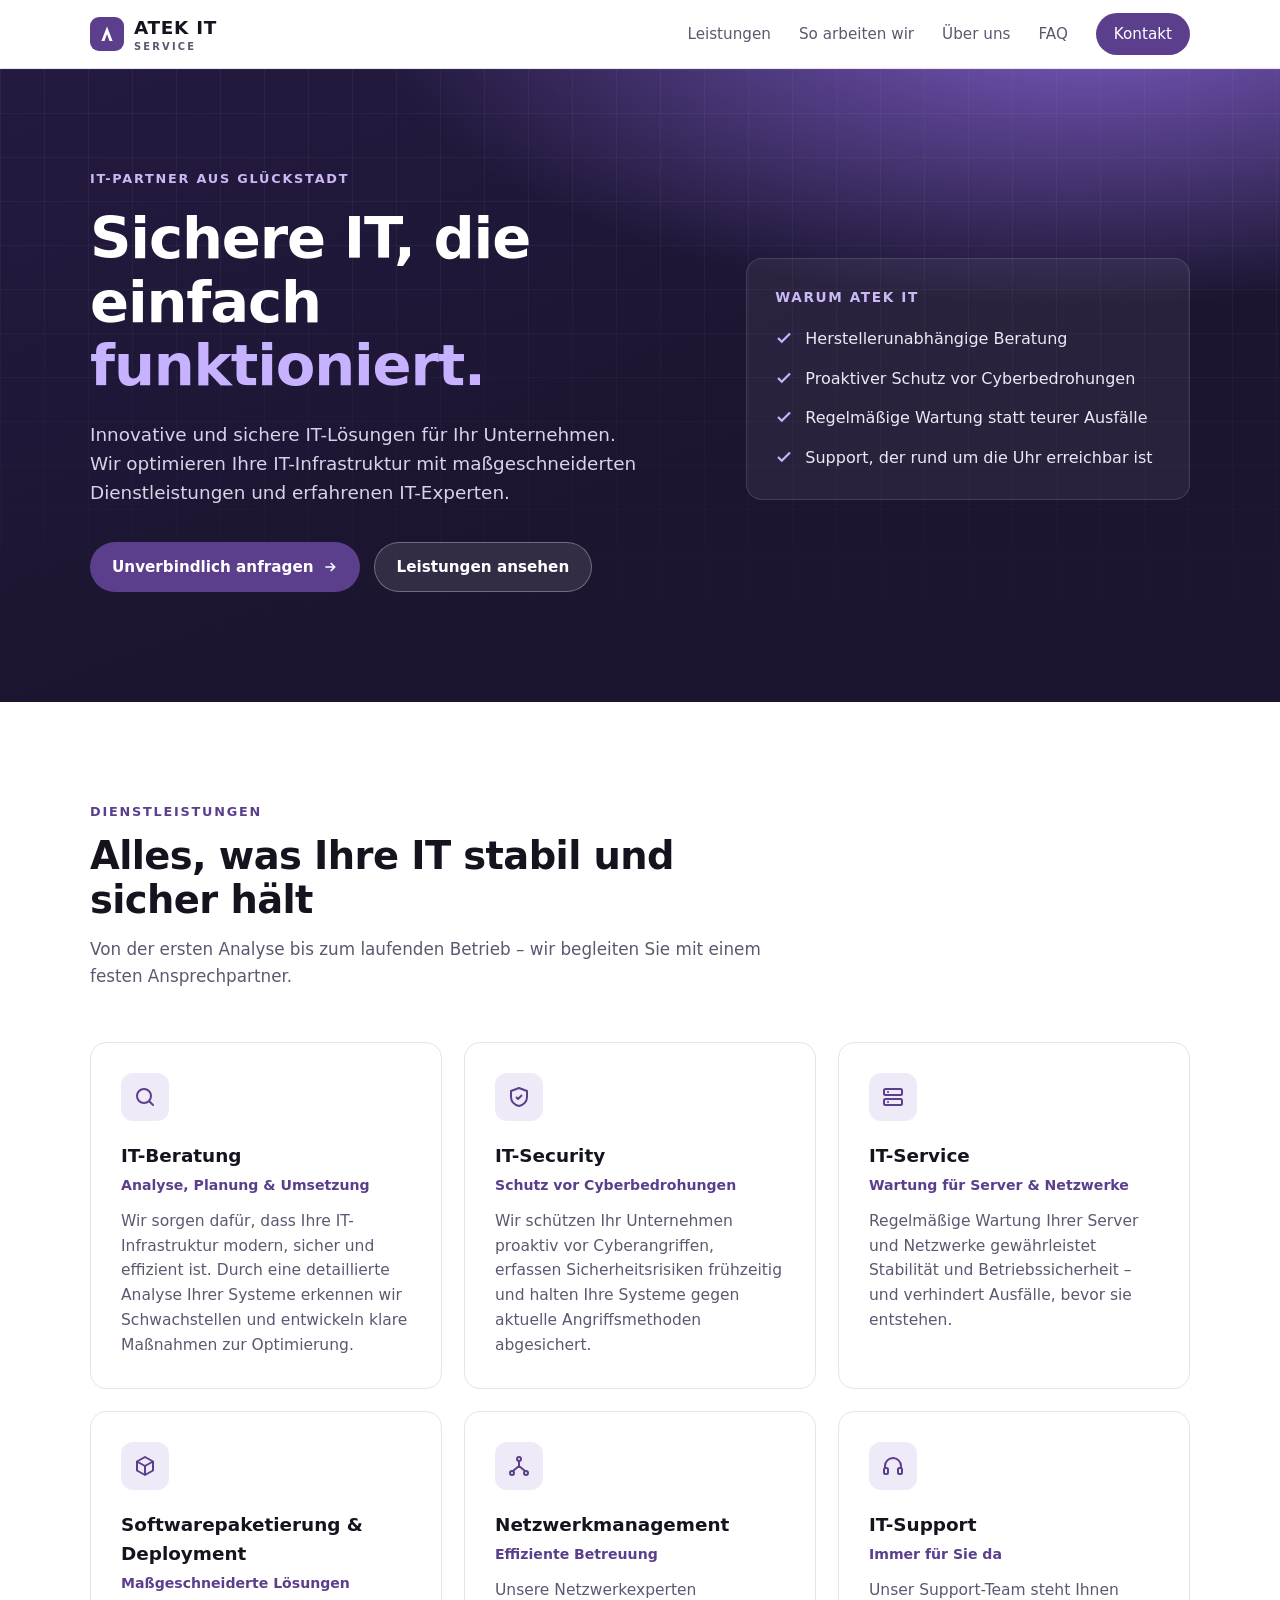
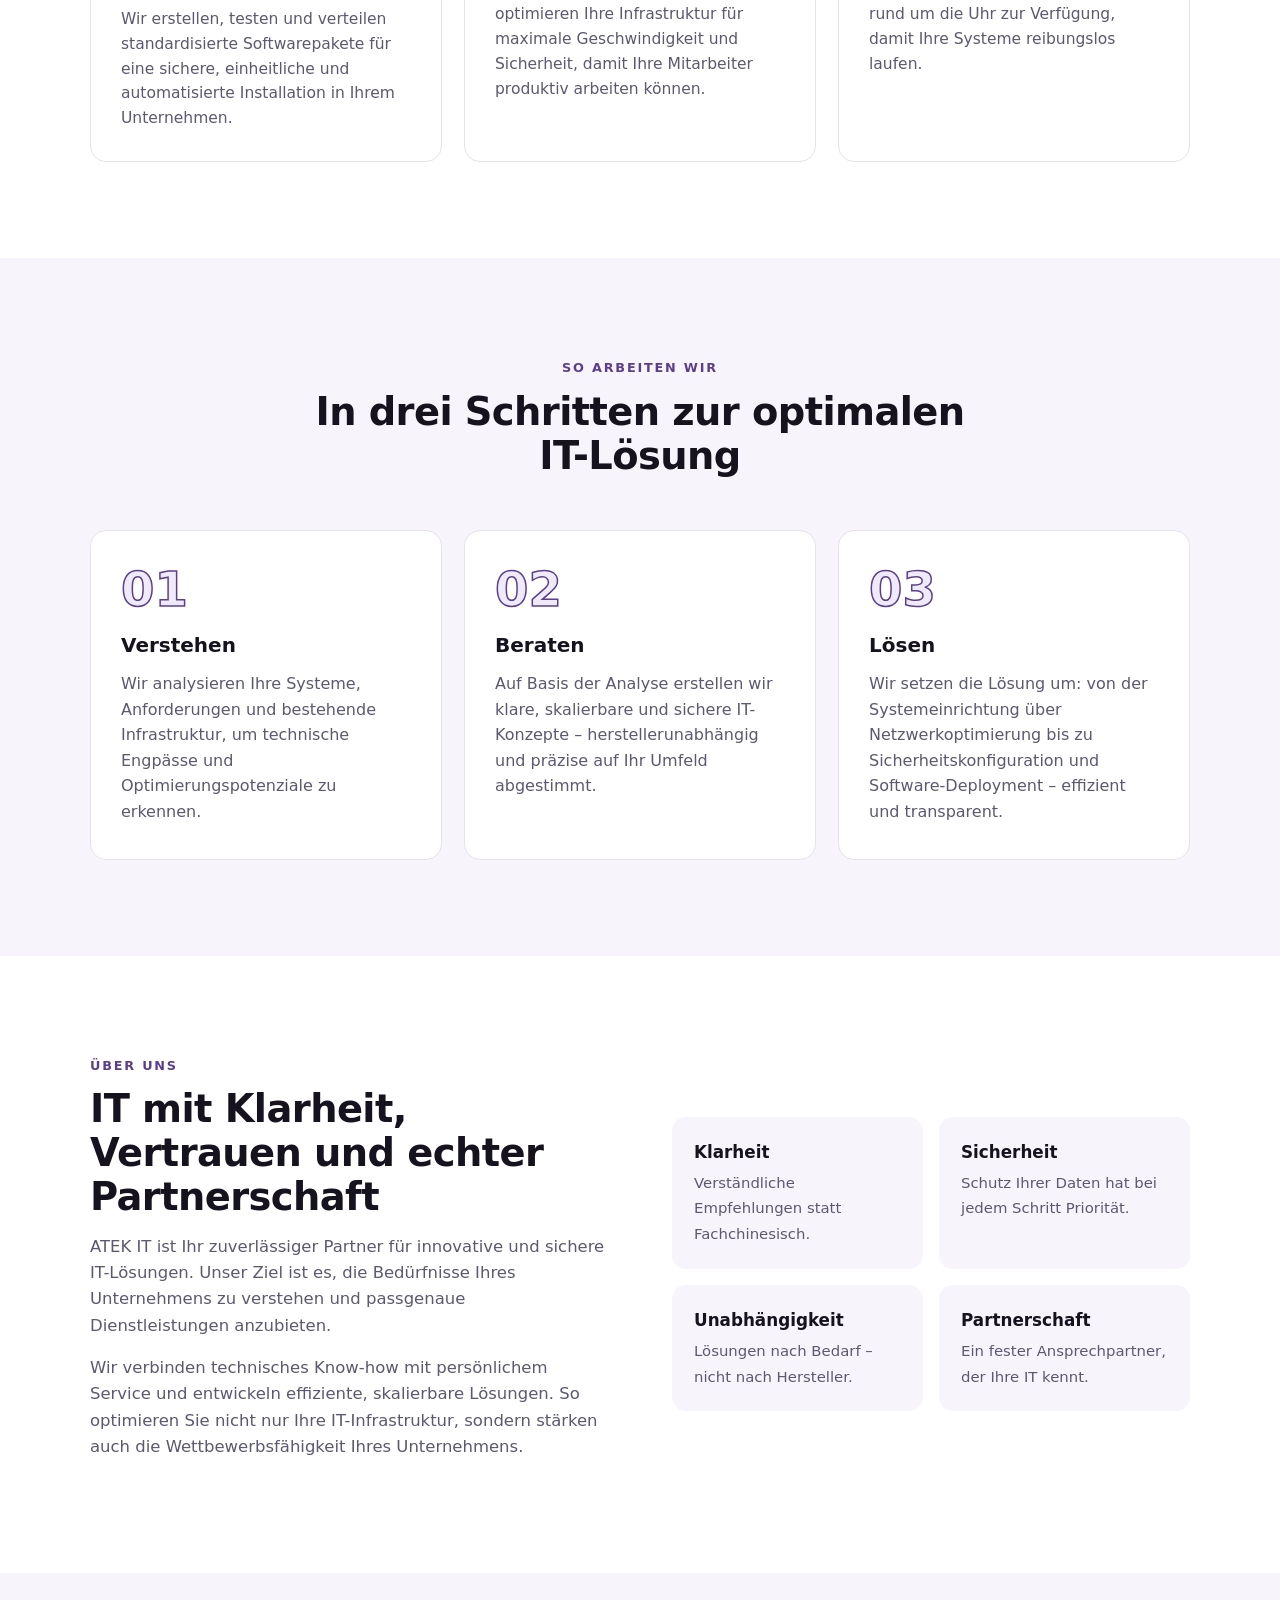
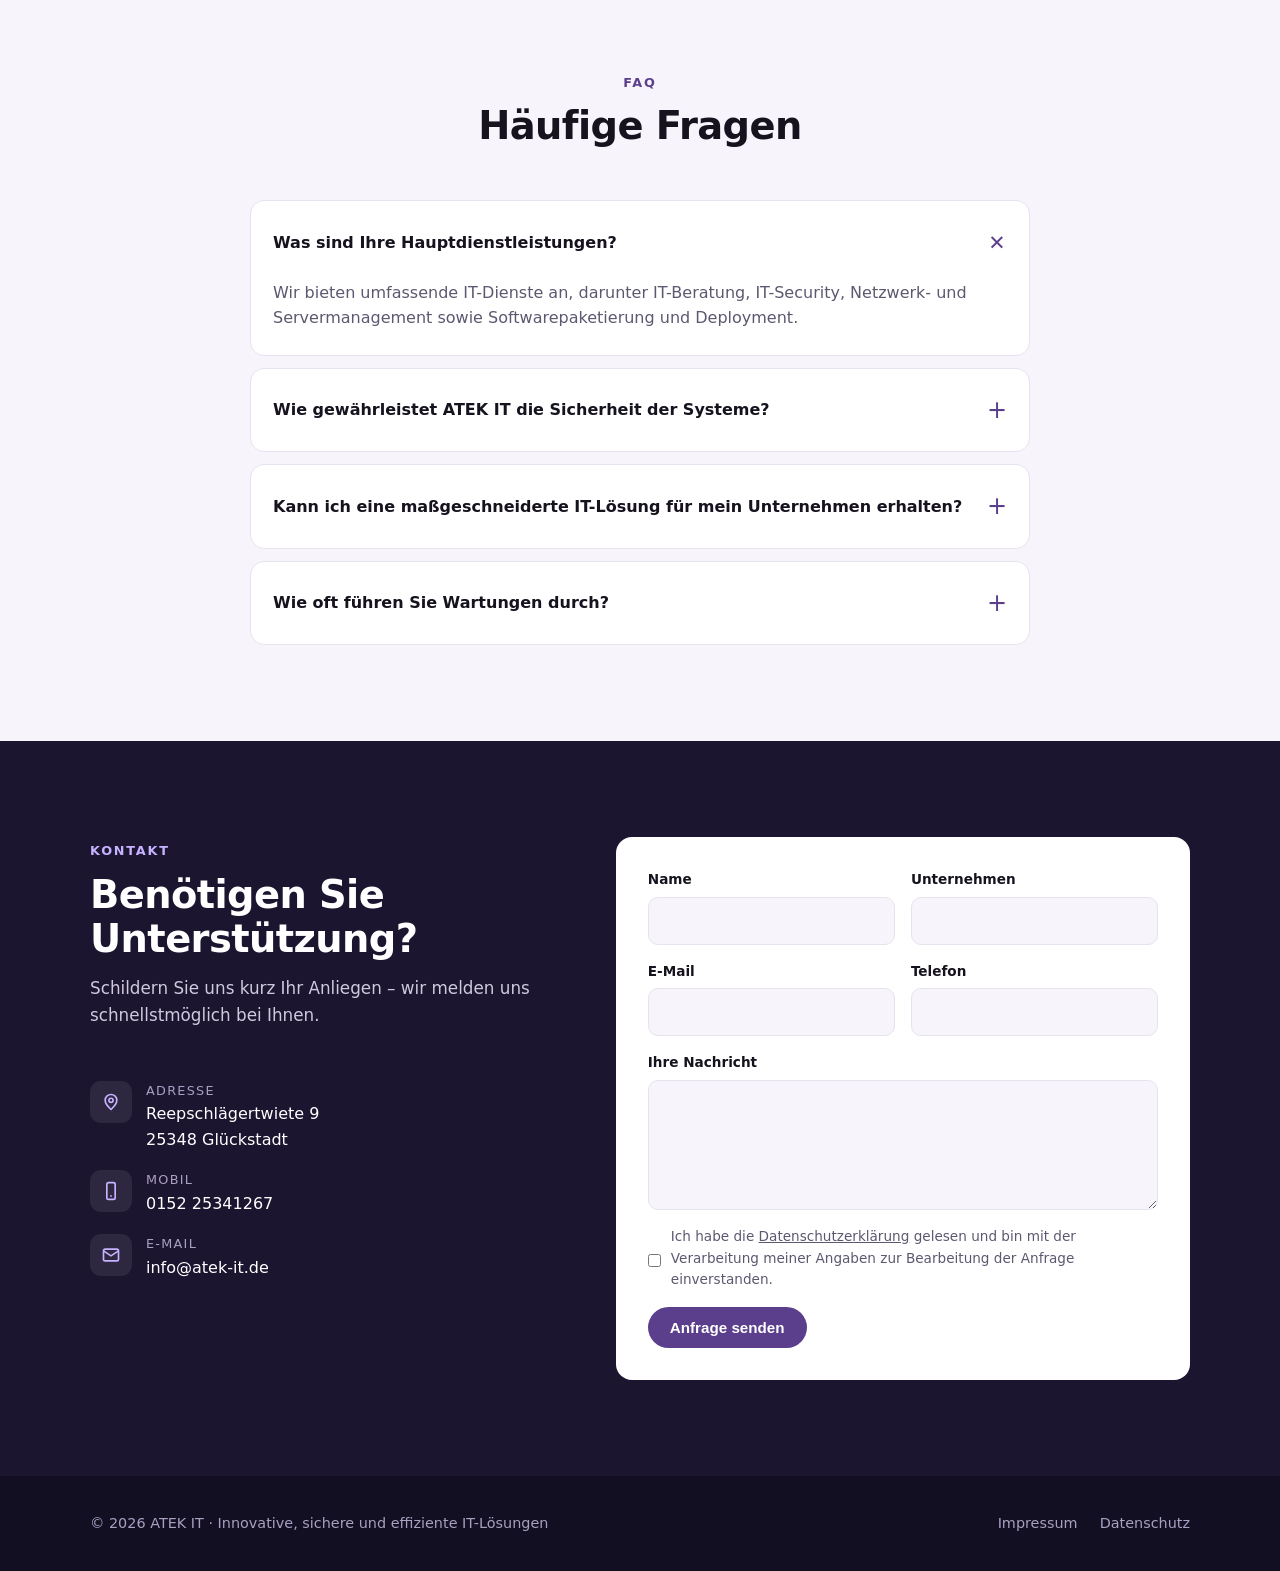
==== index.html @ 87327719 "Add files via upload" ====
<!doctype html>
<html lang="de">
<head>
<meta charset="utf-8">
<meta name="viewport" content="width=device-width, initial-scale=1">
<title>ATEK IT – IT-Beratung, IT-Security & Support aus Glückstadt</title>
<meta name="description" content="ATEK IT aus Glückstadt: IT-Beratung, IT-Security, Wartung von Servern und Netzwerken, Softwarepaketierung & Deployment sowie IT-Support für Unternehmen.">
<link rel="icon" href="data:image/svg+xml,%3Csvg xmlns='http://www.w3.org/2000/svg' viewBox='0 0 32 32'%3E%3Crect width='32' height='32' rx='7' fill='%235b3f8c'/%3E%3Cpath d='M9 24 16 7l7 17h-4l-3-8-3 8z' fill='white'/%3E%3C/svg%3E">
<style>
  :root{
    --brand:#5b3f8c; --brand-2:#7c5cc4; --brand-soft:#efeaf8;
    --ink:#16131f; --muted:#5d5870; --line:#e6e2ee;
    --bg:#ffffff; --bg-alt:#f7f5fb; --dark:#1b1530;
    --radius:16px; --max:1140px;
  }
  *{box-sizing:border-box;margin:0;padding:0}
  html{scroll-behavior:smooth;scroll-padding-top:80px}
  body{font-family:system-ui,-apple-system,"Segoe UI",Roboto,"Helvetica Neue",Arial,sans-serif;color:var(--ink);background:var(--bg);line-height:1.6;-webkit-font-smoothing:antialiased}
  a{color:inherit}
  img,svg{display:block}
  .wrap{max-width:var(--max);margin:0 auto;padding:0 20px}
  .skip{position:absolute;left:-999px;top:8px;background:#fff;padding:8px 12px;border-radius:8px;z-index:100}
  .skip:focus{left:8px}

  /* Header */
  header{position:sticky;top:0;z-index:50;background:rgba(255,255,255,.88);backdrop-filter:saturate(1.6) blur(12px);border-bottom:1px solid var(--line)}
  .nav{display:flex;align-items:center;justify-content:space-between;height:68px}
  .logo{display:flex;align-items:center;gap:10px;text-decoration:none;font-weight:800;letter-spacing:.04em;font-size:1.15rem}
  .logo-mark{width:34px;height:34px;border-radius:9px;background:var(--brand);display:grid;place-items:center}
  .logo small{display:block;font-size:.62rem;font-weight:600;letter-spacing:.22em;color:var(--muted);margin-top:-3px}
  .menu{display:flex;gap:28px;list-style:none;align-items:center}
  .menu a{text-decoration:none;font-size:.95rem;color:var(--muted);font-weight:500}
  .menu a:hover{color:var(--brand)}
  .btn{display:inline-flex;align-items:center;gap:8px;padding:12px 22px;border-radius:999px;font-weight:600;text-decoration:none;border:0;cursor:pointer;font-size:.95rem;transition:transform .15s,background .15s}
  .btn:hover{transform:translateY(-1px)}
  .btn-primary{background:var(--brand);color:#fff}
  .btn-primary:hover{background:#4c3477}
  .btn-ghost{background:rgba(255,255,255,.1);color:#fff;border:1px solid rgba(255,255,255,.3)}
  .menu .btn{color:#fff;padding:9px 18px}
  .burger{display:none;background:none;border:0;cursor:pointer;padding:8px}
  .burger span{display:block;width:22px;height:2px;background:var(--ink);margin:5px 0;border-radius:2px}

  /* Hero */
  .hero{background:radial-gradient(1200px 500px at 85% -10%,#7c5cc4 0%,transparent 60%),linear-gradient(160deg,#241a40 0%,#1b1530 60%);color:#fff;padding:96px 0 110px;overflow:hidden;position:relative}
  .hero::after{content:"";position:absolute;inset:0;background-image:linear-gradient(rgba(255,255,255,.04) 1px,transparent 1px),linear-gradient(90deg,rgba(255,255,255,.04) 1px,transparent 1px);background-size:44px 44px;mask-image:linear-gradient(to bottom,#000 30%,transparent);pointer-events:none}
  .hero-grid{display:grid;grid-template-columns:1.15fr .85fr;gap:56px;align-items:center;position:relative;z-index:1}
  .eyebrow{display:inline-block;font-size:.8rem;font-weight:600;letter-spacing:.14em;text-transform:uppercase;color:#cbb8f5;margin-bottom:18px}
  .hero h1{font-size:clamp(2.2rem,4.6vw,3.6rem);line-height:1.1;letter-spacing:-.02em;margin-bottom:22px}
  .hero h1 em{font-style:normal;color:#c7b2ff}
  .hero p.lead{font-size:1.15rem;color:#d9d3e8;max-width:560px;margin-bottom:34px}
  .cta-row{display:flex;gap:14px;flex-wrap:wrap}
  .hero-card{background:rgba(255,255,255,.06);border:1px solid rgba(255,255,255,.12);border-radius:var(--radius);padding:28px}
  .hero-card h3{font-size:.85rem;letter-spacing:.12em;text-transform:uppercase;color:#cbb8f5;margin-bottom:18px}
  .check{list-style:none;display:grid;gap:14px}
  .check li{display:flex;gap:12px;align-items:flex-start;color:#ece8f6}
  .check svg{flex:none;margin-top:3px}

  /* Sections */
  section{padding:96px 0}
  .alt{background:var(--bg-alt)}
  .sec-head{max-width:680px;margin-bottom:52px}
  .sec-head.center{text-align:center;margin-left:auto;margin-right:auto}
  .kicker{font-size:.8rem;font-weight:700;letter-spacing:.14em;text-transform:uppercase;color:var(--brand)}
  h2{font-size:clamp(1.8rem,3vw,2.5rem);line-height:1.15;letter-spacing:-.015em;margin:10px 0 14px}
  .sec-head p{color:var(--muted);font-size:1.05rem}

  .services{display:grid;grid-template-columns:repeat(3,1fr);gap:22px}
  .card{background:#fff;border:1px solid var(--line);border-radius:var(--radius);padding:30px;transition:box-shadow .2s,transform .2s,border-color .2s}
  .card:hover{transform:translateY(-3px);box-shadow:0 18px 40px -20px rgba(59,36,110,.35);border-color:#d6cdea}
  .icon{width:48px;height:48px;border-radius:12px;background:var(--brand-soft);display:grid;place-items:center;margin-bottom:20px}
  .card h3{font-size:1.15rem;margin-bottom:4px}
  .card .sub{font-size:.88rem;color:var(--brand);font-weight:600;margin-bottom:12px}
  .card p{color:var(--muted);font-size:.97rem}

  .steps{display:grid;grid-template-columns:repeat(3,1fr);gap:22px;counter-reset:s}
  .step{position:relative;padding:34px 30px;border-radius:var(--radius);background:#fff;border:1px solid var(--line)}
  .step .num{font-size:3rem;font-weight:800;line-height:1;color:var(--brand-soft);-webkit-text-stroke:1.5px var(--brand);margin-bottom:16px}
  .step h3{font-size:1.25rem;margin-bottom:10px}
  .step p{color:var(--muted)}

  .about{display:grid;grid-template-columns:1fr 1fr;gap:64px;align-items:center}
  .about p{color:var(--muted);margin-bottom:16px;font-size:1.03rem}
  .values{display:grid;grid-template-columns:1fr 1fr;gap:16px}
  .value{background:var(--bg-alt);border-radius:14px;padding:22px}
  .value strong{display:block;font-size:1.05rem;margin-bottom:4px}
  .value span{color:var(--muted);font-size:.93rem}

  .faq{max-width:780px;margin:0 auto;display:grid;gap:12px}
  details{background:#fff;border:1px solid var(--line);border-radius:14px;padding:4px 22px}
  summary{cursor:pointer;list-style:none;padding:18px 0;font-weight:600;display:flex;justify-content:space-between;gap:16px;align-items:center}
  summary::-webkit-details-marker{display:none}
  summary::after{content:"+";font-size:1.5rem;font-weight:400;color:var(--brand);transition:transform .2s}
  details[open] summary::after{transform:rotate(45deg)}
  details p{color:var(--muted);padding:0 0 20px}

  .contact{background:var(--dark);color:#fff}
  .contact-grid{display:grid;grid-template-columns:.9fr 1.1fr;gap:56px}
  .contact h2{color:#fff}
  .contact .sec-head p{color:#cfc8e0}
  .info{list-style:none;display:grid;gap:18px;margin-top:8px}
  .info li{display:flex;gap:14px;align-items:flex-start}
  .info .ic{width:42px;height:42px;border-radius:11px;background:rgba(255,255,255,.08);display:grid;place-items:center;flex:none}
  .info small{display:block;color:#a99fc2;font-size:.8rem;text-transform:uppercase;letter-spacing:.1em}
  .info a{text-decoration:none}
  .info a:hover{text-decoration:underline}
  form{background:#fff;color:var(--ink);border-radius:var(--radius);padding:32px;display:grid;gap:16px}
  .row{display:grid;grid-template-columns:1fr 1fr;gap:16px}
  label{font-size:.85rem;font-weight:600;display:grid;gap:6px}
  input,textarea{font:inherit;padding:12px 14px;border:1px solid var(--line);border-radius:10px;background:var(--bg-alt);width:100%}
  input:focus,textarea:focus{outline:2px solid var(--brand-2);outline-offset:1px;background:#fff}
  textarea{min-height:130px;resize:vertical}
  .consent{display:flex;gap:10px;font-weight:400;color:var(--muted);font-size:.85rem;grid-template-columns:none}
  .consent input{width:auto;margin-top:4px}

  footer{background:#130f22;color:#a99fc2;padding:36px 0;font-size:.9rem}
  .foot{display:flex;justify-content:space-between;gap:20px;flex-wrap:wrap;align-items:center}
  footer nav{display:flex;gap:22px;flex-wrap:wrap}
  footer a{text-decoration:none}
  footer a:hover{color:#fff}

  .reveal{opacity:0;transform:translateY(16px);transition:opacity .6s ease,transform .6s ease}
  .reveal.in{opacity:1;transform:none}
  @media (prefers-reduced-motion:reduce){.reveal{opacity:1;transform:none;transition:none}html{scroll-behavior:auto}}

  @media (max-width:960px){
    .hero-grid,.about,.contact-grid{grid-template-columns:1fr;gap:40px}
    .services{grid-template-columns:1fr 1fr}
    .steps{grid-template-columns:1fr}
  }
  @media (max-width:760px){
    .burger{display:block}
    .menu{position:absolute;top:68px;left:0;right:0;background:#fff;flex-direction:column;align-items:stretch;gap:0;padding:8px 20px 20px;border-bottom:1px solid var(--line);display:none}
    .menu.open{display:flex}
    .menu li a{display:block;padding:12px 0}
    .menu .btn{justify-content:center;margin-top:8px}
    .services,.values,.row{grid-template-columns:1fr}
    section{padding:72px 0}
    .hero{padding:72px 0 80px}
  }
</style>
</head>
<body>
<a class="skip" href="#main">Zum Inhalt springen</a>

<header>
  <div class="wrap nav">
    <a href="#top" class="logo" aria-label="ATEK IT – Startseite">
      <span class="logo-mark"><svg width="20" height="20" viewBox="0 0 32 32" aria-hidden="true"><path d="M7 27 16 4l9 23h-5l-4-11-4 11z" fill="#fff"/></svg></span>
      <span>ATEK IT<small>SERVICE</small></span>
    </a>
    <button class="burger" aria-label="Menü öffnen" aria-expanded="false" aria-controls="menu"><span></span><span></span><span></span></button>
    <ul class="menu" id="menu">
      <li><a href="#leistungen">Leistungen</a></li>
      <li><a href="#ablauf">So arbeiten wir</a></li>
      <li><a href="#ueber-uns">Über uns</a></li>
      <li><a href="#faq">FAQ</a></li>
      <li><a href="#kontakt" class="btn btn-primary">Kontakt</a></li>
    </ul>
  </div>
</header>

<main id="main">
  <!-- HERO -->
  <div class="hero" id="top">
    <div class="wrap hero-grid">
      <div>
        <span class="eyebrow">IT-Partner aus Glückstadt</span>
        <h1>Sichere IT, die einfach <em>funktioniert.</em></h1>
        <p class="lead">Innovative und sichere IT-Lösungen für Ihr Unternehmen. Wir optimieren Ihre IT-Infrastruktur mit maßgeschneiderten Dienstleistungen und erfahrenen IT-Experten.</p>
        <div class="cta-row">
          <a href="#kontakt" class="btn btn-primary">Unverbindlich anfragen
            <svg width="16" height="16" viewBox="0 0 24 24" fill="none" stroke="currentColor" stroke-width="2.4" aria-hidden="true"><path d="M5 12h14M13 6l6 6-6 6"/></svg></a>
          <a href="#leistungen" class="btn btn-ghost">Leistungen ansehen</a>
        </div>
      </div>
      <div class="hero-card">
        <h3>Warum ATEK IT</h3>
        <ul class="check">
          <li><svg width="18" height="18" viewBox="0 0 24 24" fill="none" stroke="#c7b2ff" stroke-width="3" aria-hidden="true"><path d="M4 12l5 5L20 6"/></svg>Herstellerunabhängige Beratung</li>
          <li><svg width="18" height="18" viewBox="0 0 24 24" fill="none" stroke="#c7b2ff" stroke-width="3" aria-hidden="true"><path d="M4 12l5 5L20 6"/></svg>Proaktiver Schutz vor Cyberbedrohungen</li>
          <li><svg width="18" height="18" viewBox="0 0 24 24" fill="none" stroke="#c7b2ff" stroke-width="3" aria-hidden="true"><path d="M4 12l5 5L20 6"/></svg>Regelmäßige Wartung statt teurer Ausfälle</li>
          <li><svg width="18" height="18" viewBox="0 0 24 24" fill="none" stroke="#c7b2ff" stroke-width="3" aria-hidden="true"><path d="M4 12l5 5L20 6"/></svg>Support, der rund um die Uhr erreichbar ist</li>
        </ul>
      </div>
    </div>
  </div>

  <!-- LEISTUNGEN -->
  <section id="leistungen">
    <div class="wrap">
      <div class="sec-head reveal">
        <span class="kicker">Dienstleistungen</span>
        <h2>Alles, was Ihre IT stabil und sicher hält</h2>
        <p>Von der ersten Analyse bis zum laufenden Betrieb – wir begleiten Sie mit einem festen Ansprechpartner.</p>
      </div>
      <div class="services">
        <article class="card reveal">
          <div class="icon"><svg width="24" height="24" viewBox="0 0 24 24" fill="none" stroke="#5b3f8c" stroke-width="2" stroke-linecap="round" aria-hidden="true"><circle cx="11" cy="11" r="7"/><path d="M20 20l-3.5-3.5"/></svg></div>
          <h3>IT-Beratung</h3><div class="sub">Analyse, Planung & Umsetzung</div>
          <p>Wir sorgen dafür, dass Ihre IT-Infrastruktur modern, sicher und effizient ist. Durch eine detaillierte Analyse Ihrer Systeme erkennen wir Schwachstellen und entwickeln klare Maßnahmen zur Optimierung.</p>
        </article>
        <article class="card reveal">
          <div class="icon"><svg width="24" height="24" viewBox="0 0 24 24" fill="none" stroke="#5b3f8c" stroke-width="2" stroke-linejoin="round" aria-hidden="true"><path d="M12 3l8 3v6c0 4.5-3.4 8.3-8 9-4.6-.7-8-4.5-8-9V6z"/><path d="M9 12l2 2 4-4"/></svg></div>
          <h3>IT-Security</h3><div class="sub">Schutz vor Cyberbedrohungen</div>
          <p>Wir schützen Ihr Unternehmen proaktiv vor Cyberangriffen, erfassen Sicherheitsrisiken frühzeitig und halten Ihre Systeme gegen aktuelle Angriffsmethoden abgesichert.</p>
        </article>
        <article class="card reveal">
          <div class="icon"><svg width="24" height="24" viewBox="0 0 24 24" fill="none" stroke="#5b3f8c" stroke-width="2" stroke-linecap="round" aria-hidden="true"><rect x="3" y="4" width="18" height="6" rx="1.5"/><rect x="3" y="14" width="18" height="6" rx="1.5"/><path d="M7 7h.01M7 17h.01"/></svg></div>
          <h3>IT-Service</h3><div class="sub">Wartung für Server & Netzwerke</div>
          <p>Regelmäßige Wartung Ihrer Server und Netzwerke gewährleistet Stabilität und Betriebssicherheit – und verhindert Ausfälle, bevor sie entstehen.</p>
        </article>
        <article class="card reveal">
          <div class="icon"><svg width="24" height="24" viewBox="0 0 24 24" fill="none" stroke="#5b3f8c" stroke-width="2" stroke-linejoin="round" aria-hidden="true"><path d="M12 3l8 4.5v9L12 21l-8-4.5v-9z"/><path d="M12 12l8-4.5M12 12v9M12 12L4 7.5"/></svg></div>
          <h3>Softwarepaketierung & Deployment</h3><div class="sub">Maßgeschneiderte Lösungen</div>
          <p>Wir erstellen, testen und verteilen standardisierte Softwarepakete für eine sichere, einheitliche und automatisierte Installation in Ihrem Unternehmen.</p>
        </article>
        <article class="card reveal">
          <div class="icon"><svg width="24" height="24" viewBox="0 0 24 24" fill="none" stroke="#5b3f8c" stroke-width="2" stroke-linecap="round" aria-hidden="true"><circle cx="12" cy="5" r="2"/><circle cx="5" cy="19" r="2"/><circle cx="19" cy="19" r="2"/><path d="M12 7v5M12 12l-6 5M12 12l6 5"/></svg></div>
          <h3>Netzwerkmanagement</h3><div class="sub">Effiziente Betreuung</div>
          <p>Unsere Netzwerkexperten optimieren Ihre Infrastruktur für maximale Geschwindigkeit und Sicherheit, damit Ihre Mitarbeiter produktiv arbeiten können.</p>
        </article>
        <article class="card reveal">
          <div class="icon"><svg width="24" height="24" viewBox="0 0 24 24" fill="none" stroke="#5b3f8c" stroke-width="2" stroke-linecap="round" aria-hidden="true"><path d="M4 14v-2a8 8 0 0 1 16 0v2"/><rect x="3" y="14" width="4" height="6" rx="1.5"/><rect x="17" y="14" width="4" height="6" rx="1.5"/></svg></div>
          <h3>IT-Support</h3><div class="sub">Immer für Sie da</div>
          <p>Unser Support-Team steht Ihnen rund um die Uhr zur Verfügung, damit Ihre Systeme reibungslos laufen.</p>
        </article>
      </div>
    </div>
  </section>

  <!-- ABLAUF -->
  <section id="ablauf" class="alt">
    <div class="wrap">
      <div class="sec-head center reveal">
        <span class="kicker">So arbeiten wir</span>
        <h2>In drei Schritten zur optimalen IT-Lösung</h2>
      </div>
      <div class="steps">
        <div class="step reveal"><div class="num">01</div><h3>Verstehen</h3><p>Wir analysieren Ihre Systeme, Anforderungen und bestehende Infrastruktur, um technische Engpässe und Optimierungspotenziale zu erkennen.</p></div>
        <div class="step reveal"><div class="num">02</div><h3>Beraten</h3><p>Auf Basis der Analyse erstellen wir klare, skalierbare und sichere IT-Konzepte – herstellerunabhängig und präzise auf Ihr Umfeld abgestimmt.</p></div>
        <div class="step reveal"><div class="num">03</div><h3>Lösen</h3><p>Wir setzen die Lösung um: von der Systemeinrichtung über Netzwerkoptimierung bis zu Sicherheitskonfiguration und Software-Deployment – effizient und transparent.</p></div>
      </div>
    </div>
  </section>

  <!-- ÜBER UNS -->
  <section id="ueber-uns">
    <div class="wrap about">
      <div class="reveal">
        <span class="kicker">Über uns</span>
        <h2>IT mit Klarheit, Vertrauen und echter Partnerschaft</h2>
        <p>ATEK IT ist Ihr zuverlässiger Partner für innovative und sichere IT-Lösungen. Unser Ziel ist es, die Bedürfnisse Ihres Unternehmens zu verstehen und passgenaue Dienstleistungen anzubieten.</p>
        <p>Wir verbinden technisches Know-how mit persönlichem Service und entwickeln effiziente, skalierbare Lösungen. So optimieren Sie nicht nur Ihre IT-Infrastruktur, sondern stärken auch die Wettbewerbsfähigkeit Ihres Unternehmens.</p>
      </div>
      <div class="values reveal">
        <div class="value"><strong>Klarheit</strong><span>Verständliche Empfehlungen statt Fachchinesisch.</span></div>
        <div class="value"><strong>Sicherheit</strong><span>Schutz Ihrer Daten hat bei jedem Schritt Priorität.</span></div>
        <div class="value"><strong>Unabhängigkeit</strong><span>Lösungen nach Bedarf – nicht nach Hersteller.</span></div>
        <div class="value"><strong>Partnerschaft</strong><span>Ein fester Ansprechpartner, der Ihre IT kennt.</span></div>
      </div>
    </div>
  </section>

  <!-- FAQ -->
  <section id="faq" class="alt">
    <div class="wrap">
      <div class="sec-head center reveal">
        <span class="kicker">FAQ</span>
        <h2>Häufige Fragen</h2>
      </div>
      <div class="faq reveal">
        <details open><summary>Was sind Ihre Hauptdienstleistungen?</summary><p>Wir bieten umfassende IT-Dienste an, darunter IT-Beratung, IT-Security, Netzwerk- und Servermanagement sowie Softwarepaketierung und Deployment.</p></details>
        <details><summary>Wie gewährleistet ATEK IT die Sicherheit der Systeme?</summary><p>Wir schützen Ihre Systeme proaktiv vor Cyberbedrohungen, indem wir Sicherheitsrisiken frühzeitig identifizieren und wirksame Schutzmaßnahmen umsetzen.</p></details>
        <details><summary>Kann ich eine maßgeschneiderte IT-Lösung für mein Unternehmen erhalten?</summary><p>Ja. Wir entwickeln individuelle IT-Konzepte, die genau auf Ihre Anforderungen und die Gegebenheiten Ihrer Arbeitsumgebung abgestimmt sind.</p></details>
        <details><summary>Wie oft führen Sie Wartungen durch?</summary><p>Wir empfehlen regelmäßige Wartungen, um Problemen frühzeitig vorzubeugen und die Betriebssicherheit Ihrer IT zu gewährleisten. Den passenden Rhythmus legen wir gemeinsam mit Ihnen fest.</p></details>
      </div>
    </div>
  </section>

  <!-- KONTAKT -->
  <section id="kontakt" class="contact">
    <div class="wrap contact-grid">
      <div class="reveal">
        <div class="sec-head">
          <span class="kicker" style="color:#c7b2ff">Kontakt</span>
          <h2>Benötigen Sie Unterstützung?</h2>
          <p>Schildern Sie uns kurz Ihr Anliegen – wir melden uns schnellstmöglich bei Ihnen.</p>
        </div>
        <ul class="info">
          <li><span class="ic"><svg width="20" height="20" viewBox="0 0 24 24" fill="none" stroke="#c7b2ff" stroke-width="2" aria-hidden="true"><path d="M12 21s-7-6.2-7-11a7 7 0 0 1 14 0c0 4.8-7 11-7 11z"/><circle cx="12" cy="10" r="2.5"/></svg></span><div><small>Adresse</small>Reepschlägertwiete 9<br>25348 Glückstadt</div></li>
          <li><span class="ic"><svg width="20" height="20" viewBox="0 0 24 24" fill="none" stroke="#c7b2ff" stroke-width="2" aria-hidden="true"><rect x="7" y="2" width="10" height="20" rx="2"/><path d="M11 18h2"/></svg></span><div><small>Mobil</small><a href="tel:+4915225341267">0152 25341267</a></div></li>
          <li><span class="ic"><svg width="20" height="20" viewBox="0 0 24 24" fill="none" stroke="#c7b2ff" stroke-width="2" aria-hidden="true"><rect x="3" y="5" width="18" height="14" rx="2"/><path d="M3 7l9 6 9-6"/></svg></span><div><small>E-Mail</small><a href="mailto:info@atek-it.de">info@atek-it.de</a></div></li>
        </ul>
      </div>
      <form id="contact-form" class="reveal" novalidate>
        <div class="row">
          <label>Name<input name="name" required autocomplete="name"></label>
          <label>Unternehmen<input name="firma" autocomplete="organization"></label>
        </div>
        <div class="row">
          <label>E-Mail<input name="email" type="email" required autocomplete="email"></label>
          <label>Telefon<input name="tel" type="tel" autocomplete="tel"></label>
        </div>
        <label>Ihre Nachricht<textarea name="nachricht" required></textarea></label>
        <label class="consent"><input type="checkbox" name="ok" required><span>Ich habe die <a href="datenschutz.html">Datenschutzerklärung</a> gelesen und bin mit der Verarbeitung meiner Angaben zur Bearbeitung der Anfrage einverstanden.</span></label>
        <button class="btn btn-primary" type="submit" style="justify-self:start">Anfrage senden</button>
      </form>
    </div>
  </section>
</main>

<footer>
  <div class="wrap foot">
    <span>© <span id="y">2026</span> ATEK IT · Innovative, sichere und effiziente IT-Lösungen</span>
    <nav aria-label="Rechtliches"><a href="impressum.html">Impressum</a><a href="datenschutz.html">Datenschutz</a></nav>
  </div>
</footer>

<script>
  document.getElementById('y').textContent = new Date().getFullYear();

  // Mobile menu
  const burger = document.querySelector('.burger'), menu = document.getElementById('menu');
  burger.addEventListener('click', () => {
    const open = menu.classList.toggle('open');
    burger.setAttribute('aria-expanded', open);
  });
  menu.querySelectorAll('a').forEach(a => a.addEventListener('click', () => { menu.classList.remove('open'); burger.setAttribute('aria-expanded', false); }));

  // Reveal on scroll
  const io = 'IntersectionObserver' in window ? new IntersectionObserver(es => es.forEach(e => { if (e.isIntersecting) { e.target.classList.add('in'); io.unobserve(e.target); } }), { threshold: .12 }) : null;
  document.querySelectorAll('.reveal').forEach(el => io ? io.observe(el) : el.classList.add('in'));

  // Contact form: opens the visitor's mail program (no server needed).
  // Replace with a form service or own backend if preferred.
  document.getElementById('contact-form').addEventListener('submit', e => {
    e.preventDefault();
    const f = e.target;
    if (!f.reportValidity()) return;
    const d = new FormData(f);
    const body = `Name: ${d.get('name')}\nUnternehmen: ${d.get('firma')}\nE-Mail: ${d.get('email')}\nTelefon: ${d.get('tel')}\n\n${d.get('nachricht')}`;
    location.href = 'mailto:info@atek-it.de?subject=' + encodeURIComponent('Anfrage über die Website') + '&body=' + encodeURIComponent(body);
  });
</script>
</body>
</html>
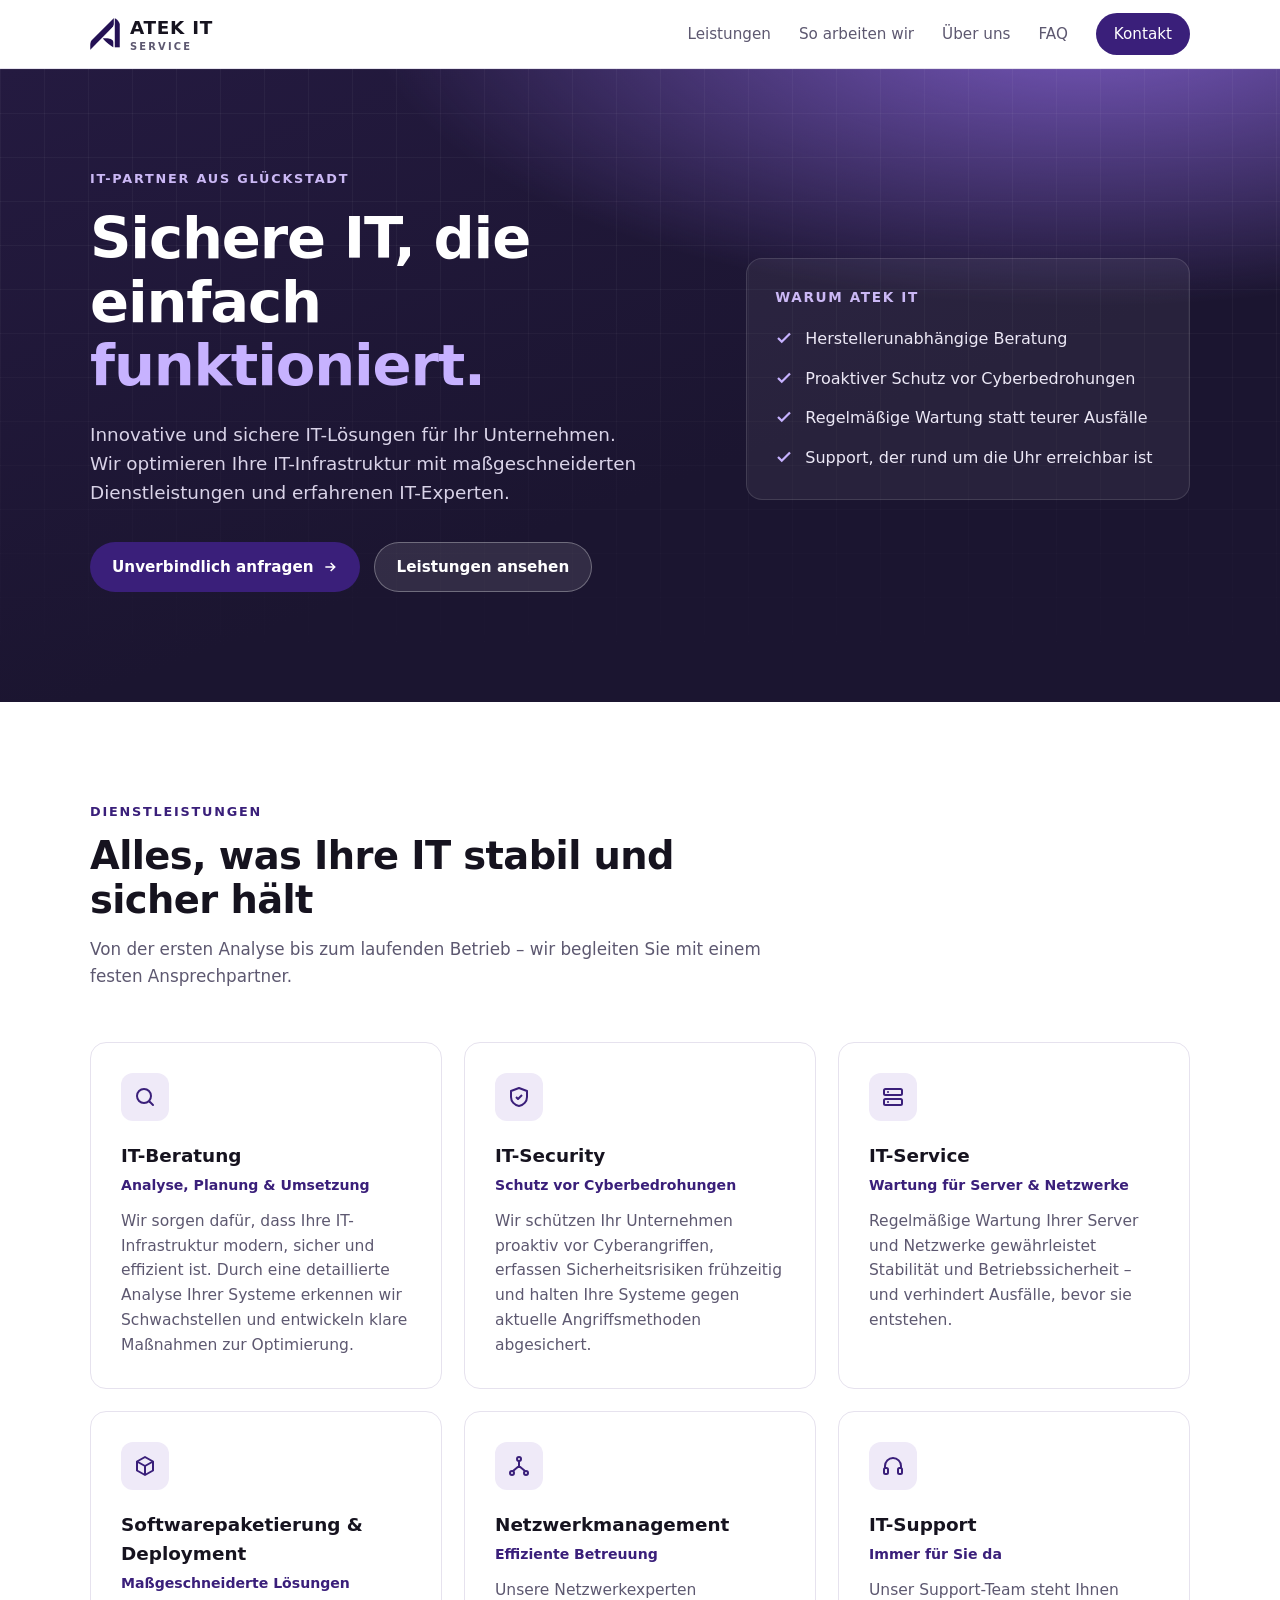
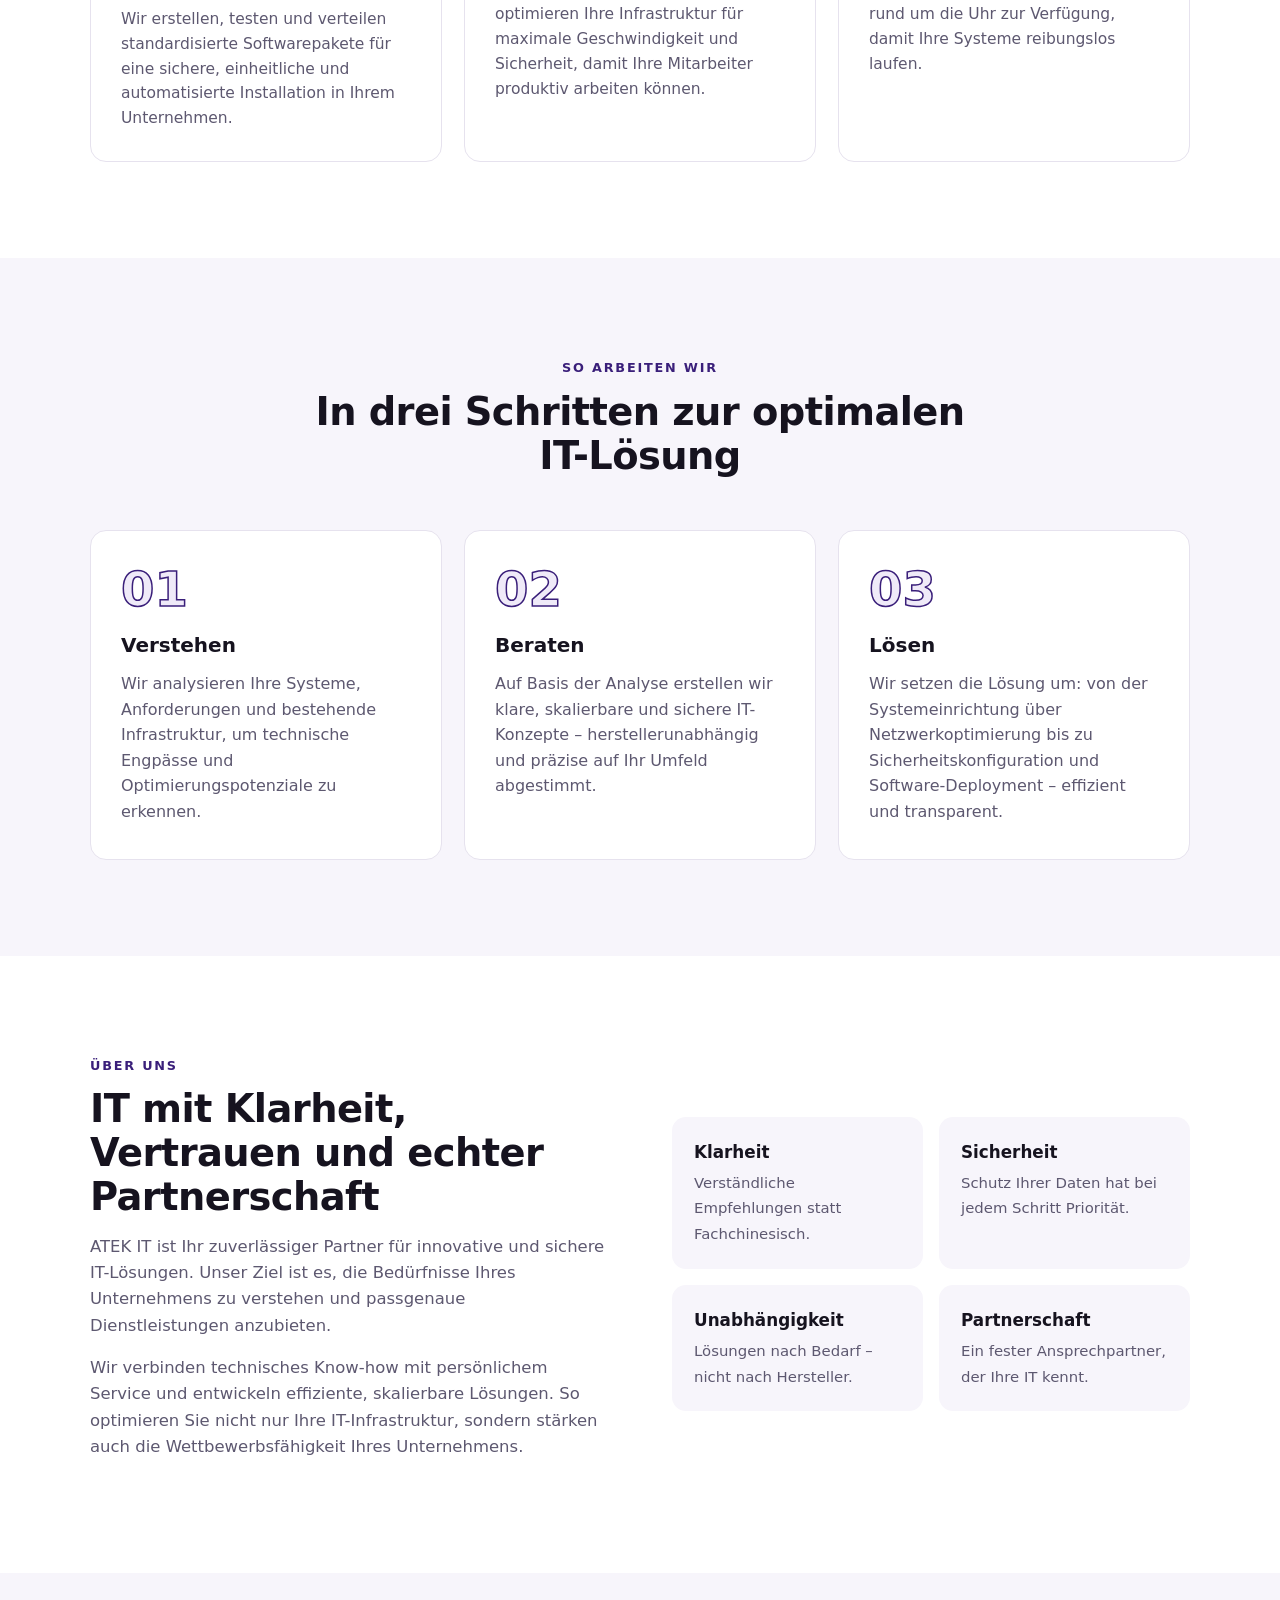
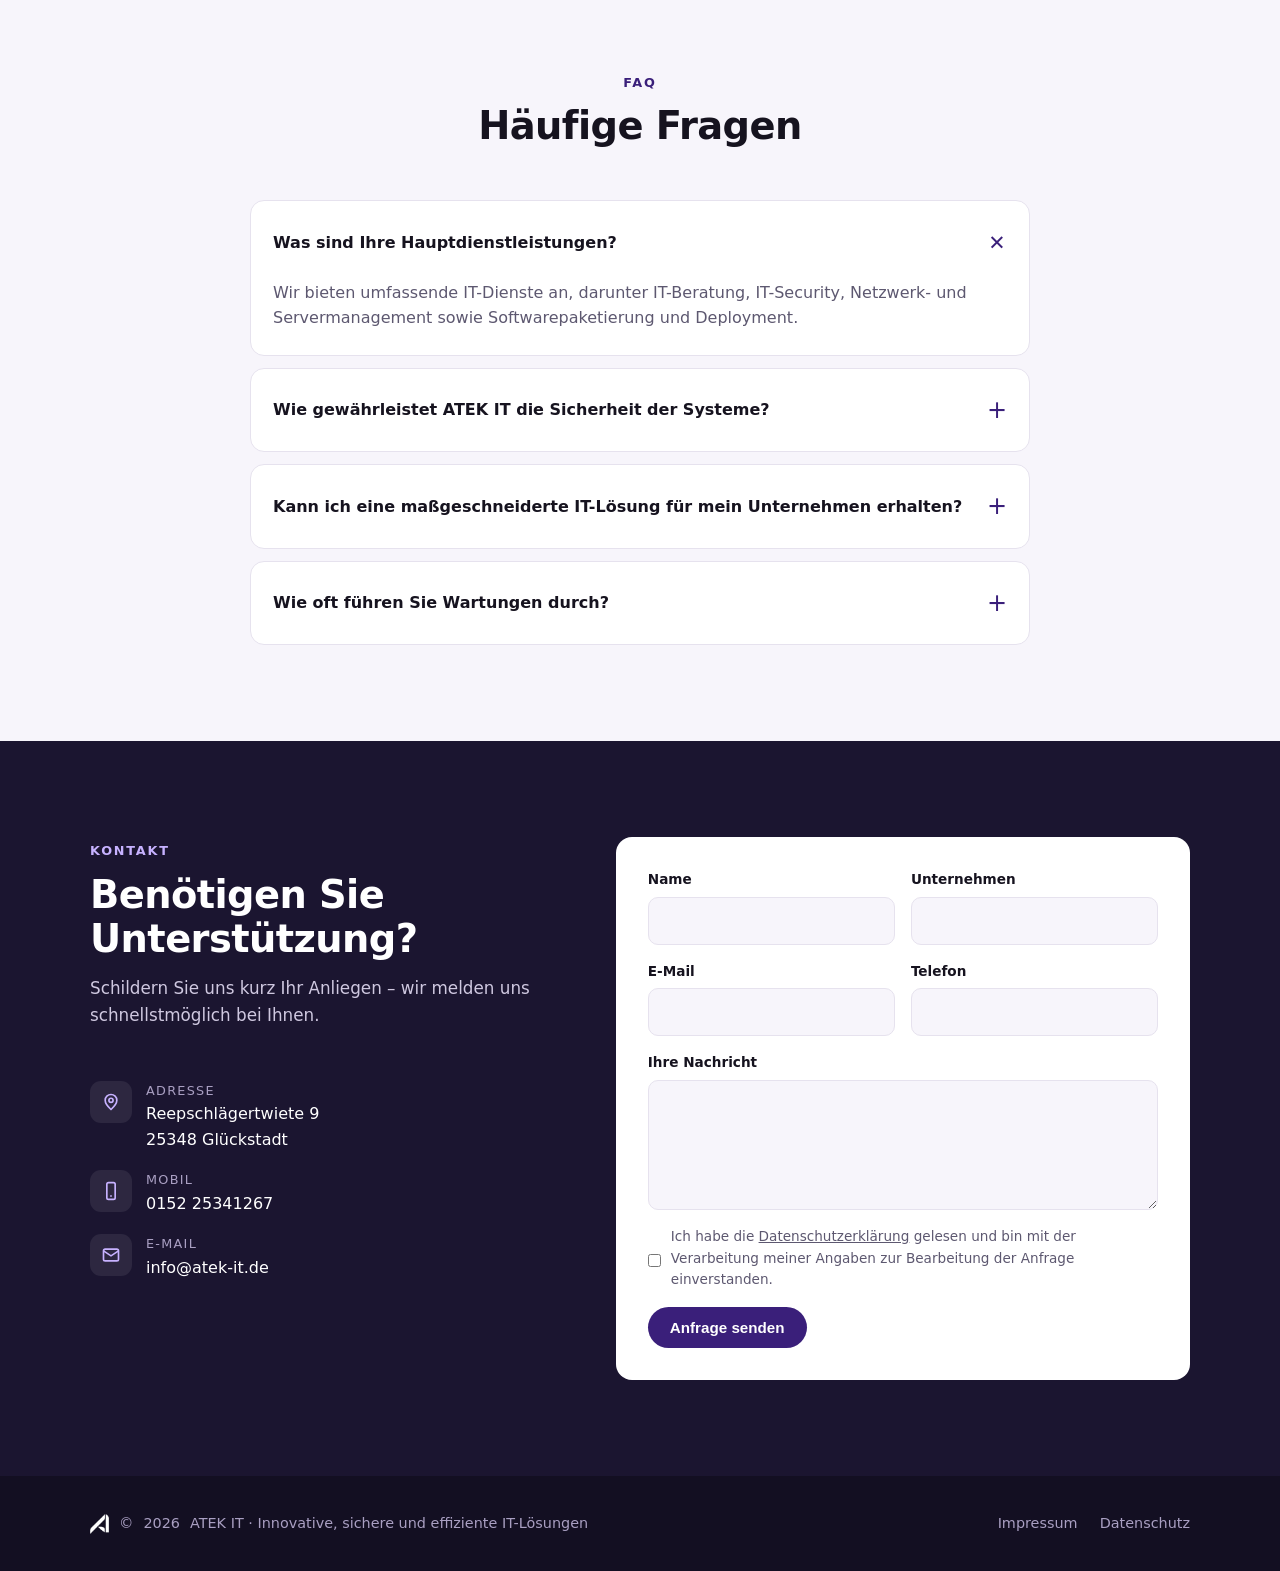
==== commit 3b349fe1: "Add files via upload" ====
--- a/index.html
+++ b/index.html
@@ -5,10 +5,10 @@
 <meta name="viewport" content="width=device-width, initial-scale=1">
 <title>ATEK IT – IT-Beratung, IT-Security & Support aus Glückstadt</title>
 <meta name="description" content="ATEK IT aus Glückstadt: IT-Beratung, IT-Security, Wartung von Servern und Netzwerken, Softwarepaketierung & Deployment sowie IT-Support für Unternehmen.">
-<link rel="icon" href="data:image/svg+xml,%3Csvg xmlns='http://www.w3.org/2000/svg' viewBox='0 0 32 32'%3E%3Crect width='32' height='32' rx='7' fill='%235b3f8c'/%3E%3Cpath d='M9 24 16 7l7 17h-4l-3-8-3 8z' fill='white'/%3E%3C/svg%3E">
+<link rel="icon" type="image/png" href="[data-uri]">
 <style>
   :root{
-    --brand:#5b3f8c; --brand-2:#7c5cc4; --brand-soft:#efeaf8;
+    --brand:#3a1f7a; --brand-2:#7c5cc4; --brand-soft:#efeaf8;
     --ink:#16131f; --muted:#5d5870; --line:#e6e2ee;
     --bg:#ffffff; --bg-alt:#f7f5fb; --dark:#1b1530;
     --radius:16px; --max:1140px;
@@ -26,7 +26,7 @@
   header{position:sticky;top:0;z-index:50;background:rgba(255,255,255,.88);backdrop-filter:saturate(1.6) blur(12px);border-bottom:1px solid var(--line)}
   .nav{display:flex;align-items:center;justify-content:space-between;height:68px}
   .logo{display:flex;align-items:center;gap:10px;text-decoration:none;font-weight:800;letter-spacing:.04em;font-size:1.15rem}
-  .logo-mark{width:34px;height:34px;border-radius:9px;background:var(--brand);display:grid;place-items:center}
+  .logo-mark{width:30px;height:32px;object-fit:contain}
   .logo small{display:block;font-size:.62rem;font-weight:600;letter-spacing:.22em;color:var(--muted);margin-top:-3px}
   .menu{display:flex;gap:28px;list-style:none;align-items:center}
   .menu a{text-decoration:none;font-size:.95rem;color:var(--muted);font-weight:500}
@@ -34,7 +34,7 @@
   .btn{display:inline-flex;align-items:center;gap:8px;padding:12px 22px;border-radius:999px;font-weight:600;text-decoration:none;border:0;cursor:pointer;font-size:.95rem;transition:transform .15s,background .15s}
   .btn:hover{transform:translateY(-1px)}
   .btn-primary{background:var(--brand);color:#fff}
-  .btn-primary:hover{background:#4c3477}
+  .btn-primary:hover{background:#241154}
   .btn-ghost{background:rgba(255,255,255,.1);color:#fff;border:1px solid rgba(255,255,255,.3)}
   .menu .btn{color:#fff;padding:9px 18px}
   .burger{display:none;background:none;border:0;cursor:pointer;padding:8px}
@@ -145,7 +145,7 @@
 <header>
   <div class="wrap nav">
     <a href="#top" class="logo" aria-label="ATEK IT – Startseite">
-      <span class="logo-mark"><svg width="20" height="20" viewBox="0 0 32 32" aria-hidden="true"><path d="M7 27 16 4l9 23h-5l-4-11-4 11z" fill="#fff"/></svg></span>
+      <img class="logo-mark" src="[data-uri]" alt="" width="30" height="32">
       <span>ATEK IT<small>SERVICE</small></span>
     </a>
     <button class="burger" aria-label="Menü öffnen" aria-expanded="false" aria-controls="menu"><span></span><span></span><span></span></button>
@@ -195,32 +195,32 @@
       </div>
       <div class="services">
         <article class="card reveal">
-          <div class="icon"><svg width="24" height="24" viewBox="0 0 24 24" fill="none" stroke="#5b3f8c" stroke-width="2" stroke-linecap="round" aria-hidden="true"><circle cx="11" cy="11" r="7"/><path d="M20 20l-3.5-3.5"/></svg></div>
+          <div class="icon"><svg width="24" height="24" viewBox="0 0 24 24" fill="none" stroke="#3a1f7a" stroke-width="2" stroke-linecap="round" aria-hidden="true"><circle cx="11" cy="11" r="7"/><path d="M20 20l-3.5-3.5"/></svg></div>
           <h3>IT-Beratung</h3><div class="sub">Analyse, Planung & Umsetzung</div>
           <p>Wir sorgen dafür, dass Ihre IT-Infrastruktur modern, sicher und effizient ist. Durch eine detaillierte Analyse Ihrer Systeme erkennen wir Schwachstellen und entwickeln klare Maßnahmen zur Optimierung.</p>
         </article>
         <article class="card reveal">
-          <div class="icon"><svg width="24" height="24" viewBox="0 0 24 24" fill="none" stroke="#5b3f8c" stroke-width="2" stroke-linejoin="round" aria-hidden="true"><path d="M12 3l8 3v6c0 4.5-3.4 8.3-8 9-4.6-.7-8-4.5-8-9V6z"/><path d="M9 12l2 2 4-4"/></svg></div>
+          <div class="icon"><svg width="24" height="24" viewBox="0 0 24 24" fill="none" stroke="#3a1f7a" stroke-width="2" stroke-linejoin="round" aria-hidden="true"><path d="M12 3l8 3v6c0 4.5-3.4 8.3-8 9-4.6-.7-8-4.5-8-9V6z"/><path d="M9 12l2 2 4-4"/></svg></div>
           <h3>IT-Security</h3><div class="sub">Schutz vor Cyberbedrohungen</div>
           <p>Wir schützen Ihr Unternehmen proaktiv vor Cyberangriffen, erfassen Sicherheitsrisiken frühzeitig und halten Ihre Systeme gegen aktuelle Angriffsmethoden abgesichert.</p>
         </article>
         <article class="card reveal">
-          <div class="icon"><svg width="24" height="24" viewBox="0 0 24 24" fill="none" stroke="#5b3f8c" stroke-width="2" stroke-linecap="round" aria-hidden="true"><rect x="3" y="4" width="18" height="6" rx="1.5"/><rect x="3" y="14" width="18" height="6" rx="1.5"/><path d="M7 7h.01M7 17h.01"/></svg></div>
+          <div class="icon"><svg width="24" height="24" viewBox="0 0 24 24" fill="none" stroke="#3a1f7a" stroke-width="2" stroke-linecap="round" aria-hidden="true"><rect x="3" y="4" width="18" height="6" rx="1.5"/><rect x="3" y="14" width="18" height="6" rx="1.5"/><path d="M7 7h.01M7 17h.01"/></svg></div>
           <h3>IT-Service</h3><div class="sub">Wartung für Server & Netzwerke</div>
           <p>Regelmäßige Wartung Ihrer Server und Netzwerke gewährleistet Stabilität und Betriebssicherheit – und verhindert Ausfälle, bevor sie entstehen.</p>
         </article>
         <article class="card reveal">
-          <div class="icon"><svg width="24" height="24" viewBox="0 0 24 24" fill="none" stroke="#5b3f8c" stroke-width="2" stroke-linejoin="round" aria-hidden="true"><path d="M12 3l8 4.5v9L12 21l-8-4.5v-9z"/><path d="M12 12l8-4.5M12 12v9M12 12L4 7.5"/></svg></div>
+          <div class="icon"><svg width="24" height="24" viewBox="0 0 24 24" fill="none" stroke="#3a1f7a" stroke-width="2" stroke-linejoin="round" aria-hidden="true"><path d="M12 3l8 4.5v9L12 21l-8-4.5v-9z"/><path d="M12 12l8-4.5M12 12v9M12 12L4 7.5"/></svg></div>
           <h3>Softwarepaketierung & Deployment</h3><div class="sub">Maßgeschneiderte Lösungen</div>
           <p>Wir erstellen, testen und verteilen standardisierte Softwarepakete für eine sichere, einheitliche und automatisierte Installation in Ihrem Unternehmen.</p>
         </article>
         <article class="card reveal">
-          <div class="icon"><svg width="24" height="24" viewBox="0 0 24 24" fill="none" stroke="#5b3f8c" stroke-width="2" stroke-linecap="round" aria-hidden="true"><circle cx="12" cy="5" r="2"/><circle cx="5" cy="19" r="2"/><circle cx="19" cy="19" r="2"/><path d="M12 7v5M12 12l-6 5M12 12l6 5"/></svg></div>
+          <div class="icon"><svg width="24" height="24" viewBox="0 0 24 24" fill="none" stroke="#3a1f7a" stroke-width="2" stroke-linecap="round" aria-hidden="true"><circle cx="12" cy="5" r="2"/><circle cx="5" cy="19" r="2"/><circle cx="19" cy="19" r="2"/><path d="M12 7v5M12 12l-6 5M12 12l6 5"/></svg></div>
           <h3>Netzwerkmanagement</h3><div class="sub">Effiziente Betreuung</div>
           <p>Unsere Netzwerkexperten optimieren Ihre Infrastruktur für maximale Geschwindigkeit und Sicherheit, damit Ihre Mitarbeiter produktiv arbeiten können.</p>
         </article>
         <article class="card reveal">
-          <div class="icon"><svg width="24" height="24" viewBox="0 0 24 24" fill="none" stroke="#5b3f8c" stroke-width="2" stroke-linecap="round" aria-hidden="true"><path d="M4 14v-2a8 8 0 0 1 16 0v2"/><rect x="3" y="14" width="4" height="6" rx="1.5"/><rect x="17" y="14" width="4" height="6" rx="1.5"/></svg></div>
+          <div class="icon"><svg width="24" height="24" viewBox="0 0 24 24" fill="none" stroke="#3a1f7a" stroke-width="2" stroke-linecap="round" aria-hidden="true"><path d="M4 14v-2a8 8 0 0 1 16 0v2"/><rect x="3" y="14" width="4" height="6" rx="1.5"/><rect x="17" y="14" width="4" height="6" rx="1.5"/></svg></div>
           <h3>IT-Support</h3><div class="sub">Immer für Sie da</div>
           <p>Unser Support-Team steht Ihnen rund um die Uhr zur Verfügung, damit Ihre Systeme reibungslos laufen.</p>
         </article>
@@ -311,7 +311,7 @@
 
 <footer>
   <div class="wrap foot">
-    <span>© <span id="y">2026</span> ATEK IT · Innovative, sichere und effiziente IT-Lösungen</span>
+    <span style="display:flex;align-items:center;gap:10px"><img src="[data-uri]" alt="" width="19" height="20">© <span id="y">2026</span> ATEK IT · Innovative, sichere und effiziente IT-Lösungen</span>
     <nav aria-label="Rechtliches"><a href="impressum.html">Impressum</a><a href="datenschutz.html">Datenschutz</a></nav>
   </div>
 </footer>
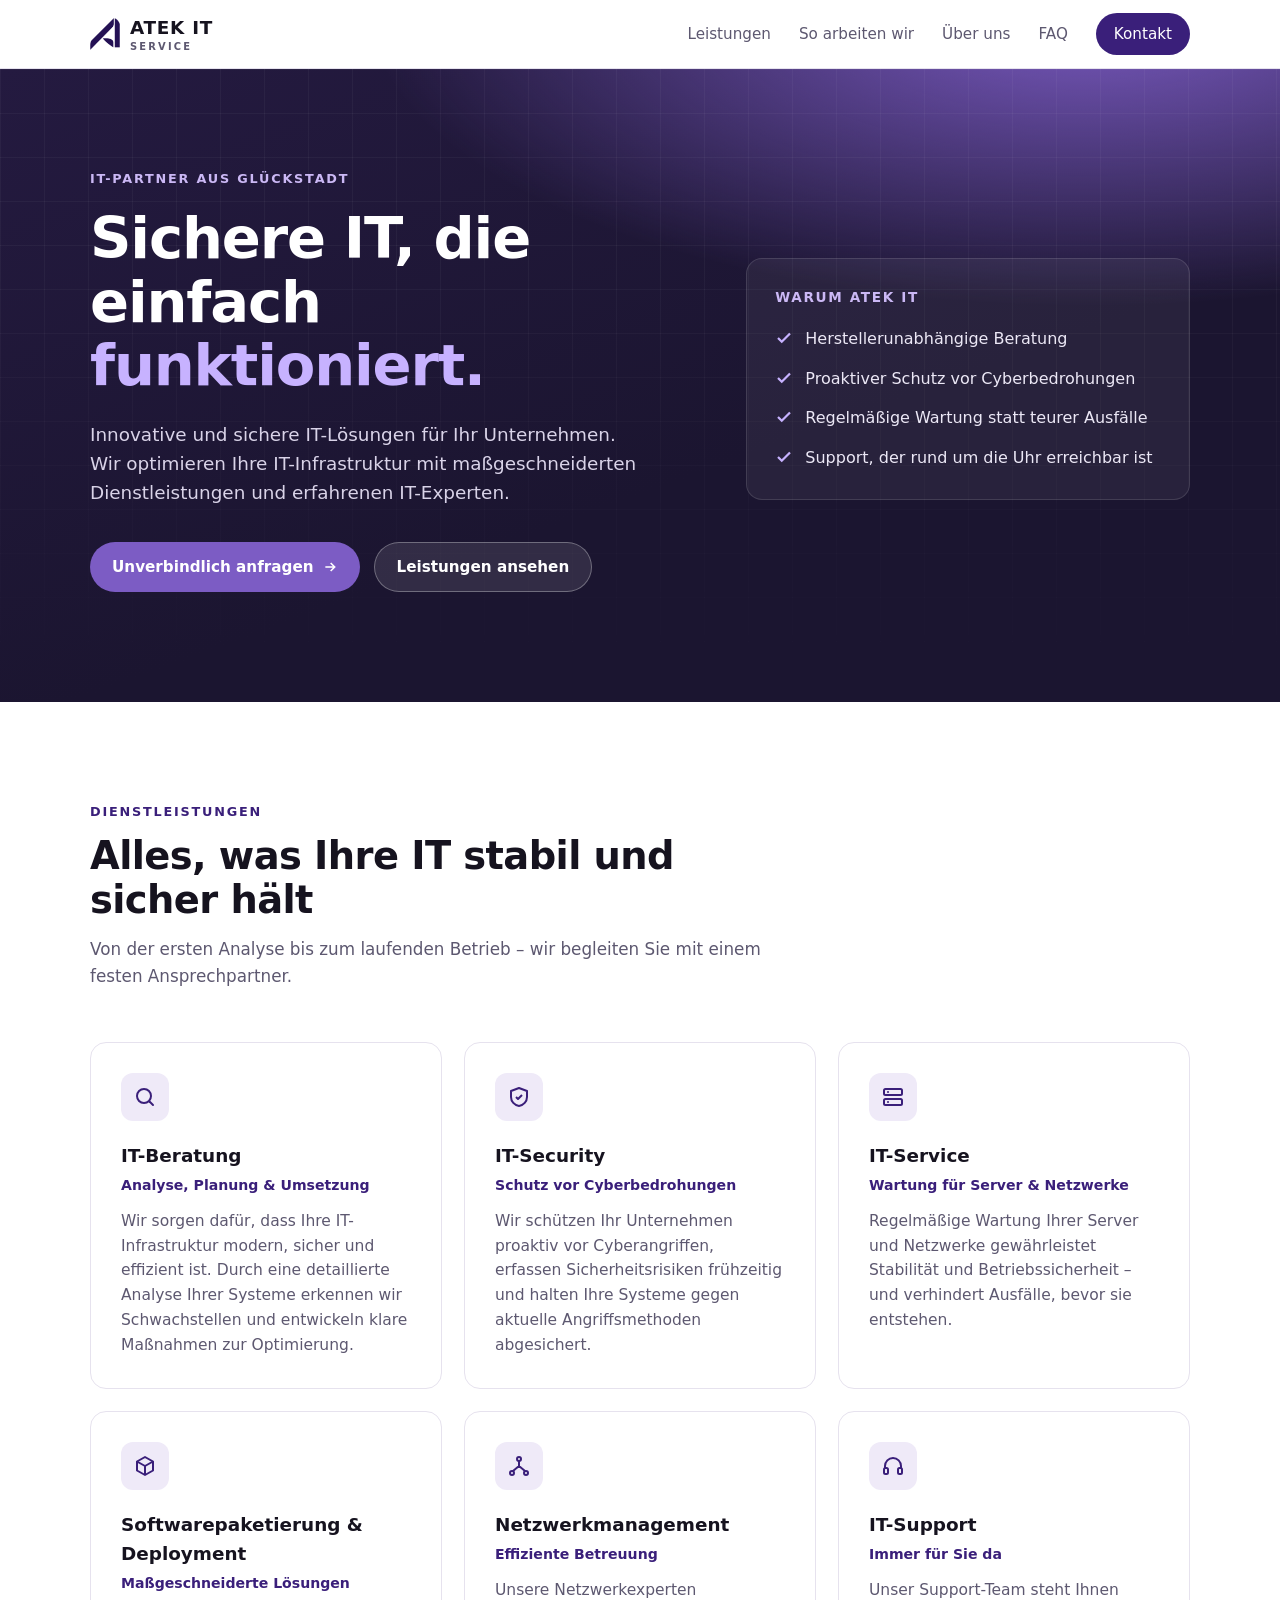
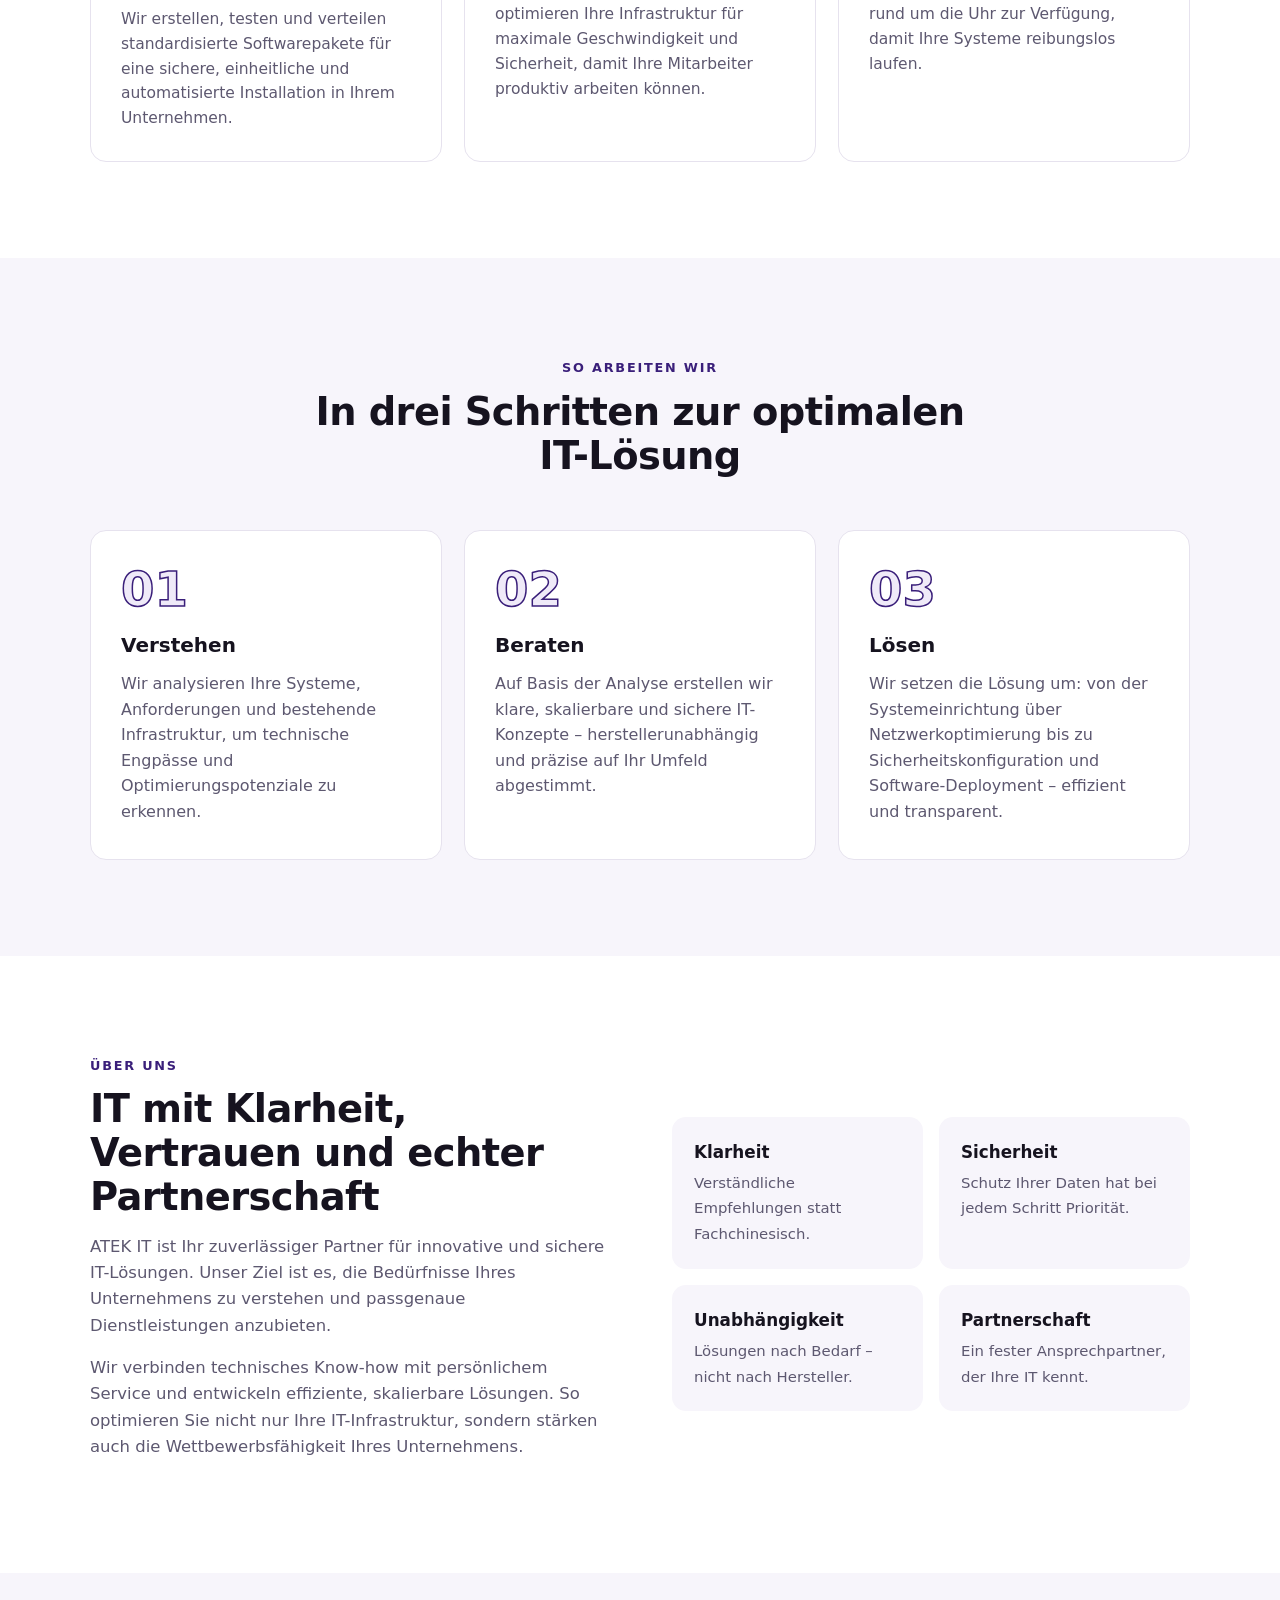
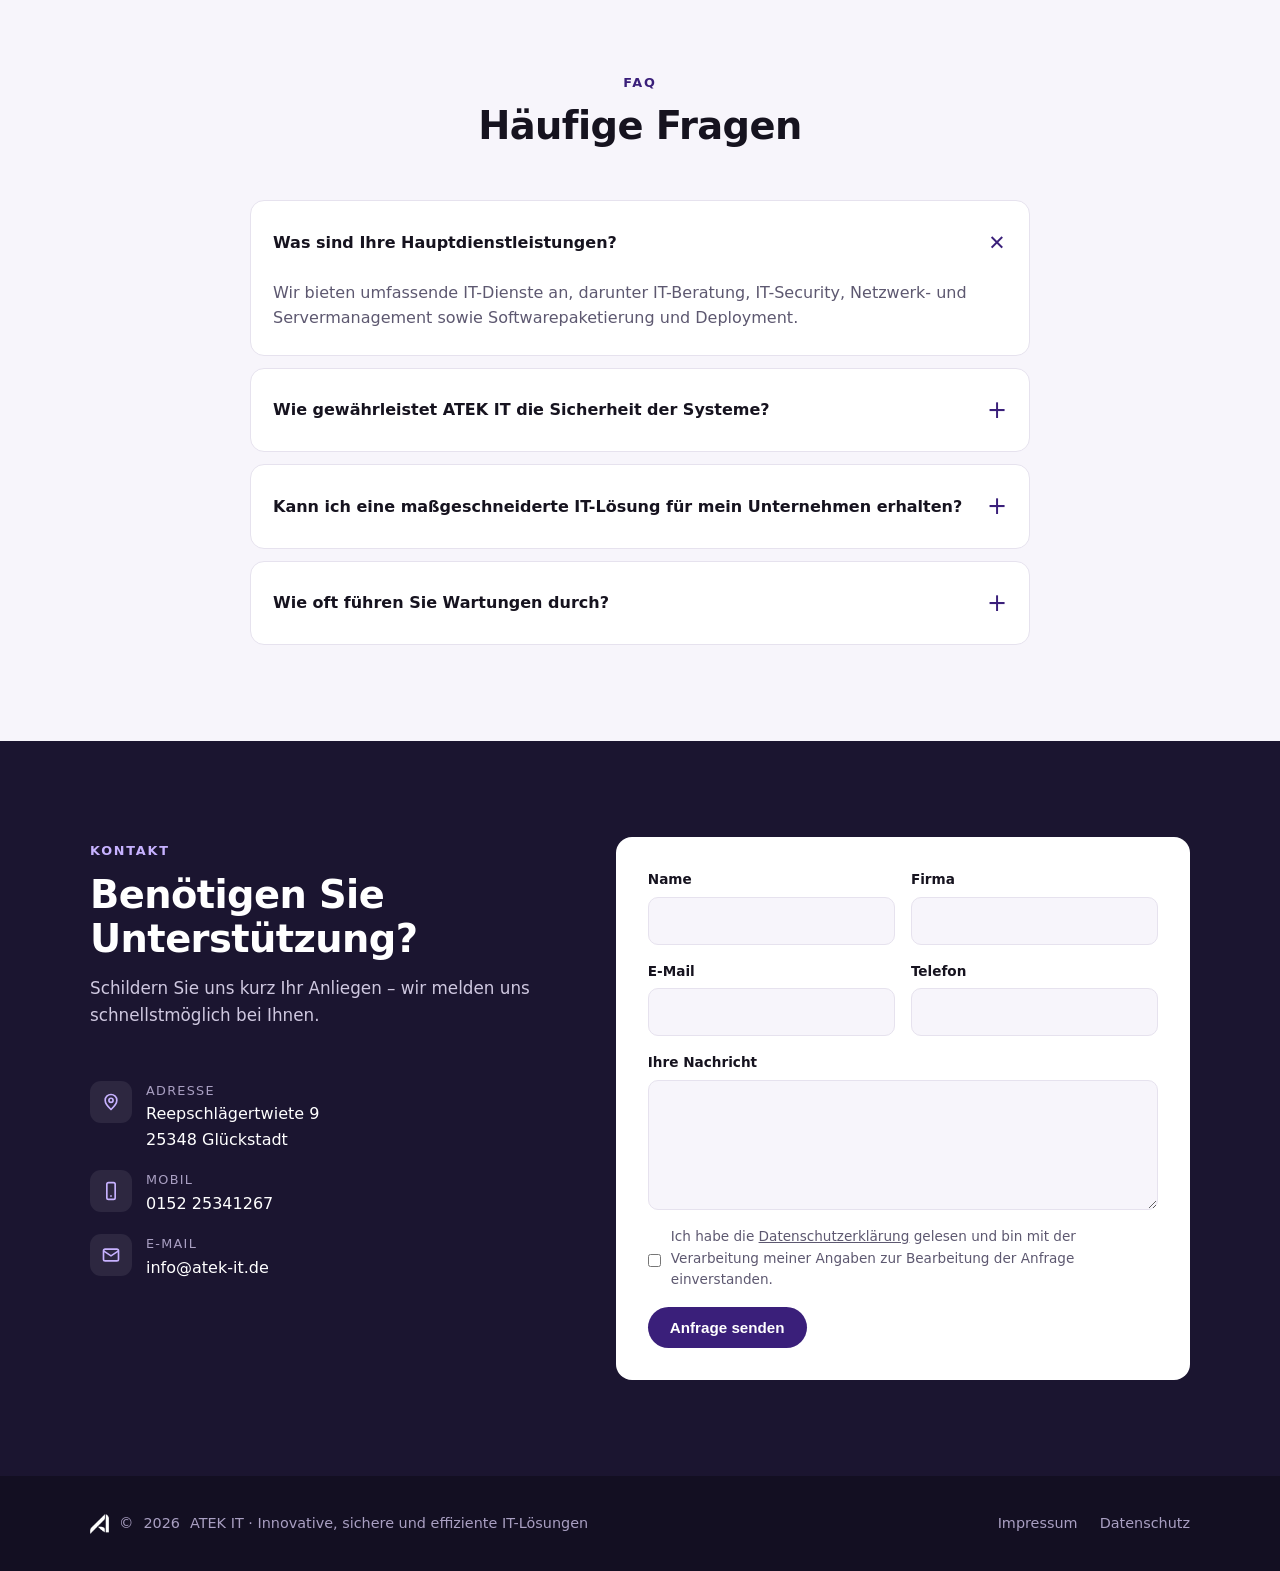
==== commit ca4c2947: "Add files via upload" ====
--- a/index.html
+++ b/index.html
@@ -35,6 +35,7 @@
   .btn:hover{transform:translateY(-1px)}
   .btn-primary{background:var(--brand);color:#fff}
   .btn-primary:hover{background:#241154}
+  .hero .btn-primary{background:#7c5cc4}.hero .btn-primary:hover{background:#6a4bb3}
   .btn-ghost{background:rgba(255,255,255,.1);color:#fff;border:1px solid rgba(255,255,255,.3)}
   .menu .btn{color:#fff;padding:9px 18px}
   .burger{display:none;background:none;border:0;cursor:pointer;padding:8px}
@@ -112,6 +113,11 @@
   .consent{display:flex;gap:10px;font-weight:400;color:var(--muted);font-size:.85rem;grid-template-columns:none}
   .consent input{width:auto;margin-top:4px}
 
+  .form-status{font-size:.92rem;margin:0}
+  .form-status:empty{display:none}
+  .form-status.ok{color:#1d7a46;background:#e8f6ee;padding:12px 14px;border-radius:10px}
+  .form-status.err{color:#a3262b;background:#fbecec;padding:12px 14px;border-radius:10px}
+  button:disabled{opacity:.7;cursor:wait;transform:none}
   footer{background:#130f22;color:#a99fc2;padding:36px 0;font-size:.9rem}
   .foot{display:flex;justify-content:space-between;gap:20px;flex-wrap:wrap;align-items:center}
   footer nav{display:flex;gap:22px;flex-wrap:wrap}
@@ -292,18 +298,21 @@
           <li><span class="ic"><svg width="20" height="20" viewBox="0 0 24 24" fill="none" stroke="#c7b2ff" stroke-width="2" aria-hidden="true"><rect x="3" y="5" width="18" height="14" rx="2"/><path d="M3 7l9 6 9-6"/></svg></span><div><small>E-Mail</small><a href="mailto:info@atek-it.de">info@atek-it.de</a></div></li>
         </ul>
       </div>
-      <form id="contact-form" class="reveal" novalidate>
+      <form id="contact-form" class="reveal" action="https://formspree.io/f/xnjokkwv" method="POST">
         <div class="row">
           <label>Name<input name="name" required autocomplete="name"></label>
-          <label>Unternehmen<input name="firma" autocomplete="organization"></label>
+          <label>Firma<input name="company" autocomplete="organization"></label>
         </div>
         <div class="row">
           <label>E-Mail<input name="email" type="email" required autocomplete="email"></label>
-          <label>Telefon<input name="tel" type="tel" autocomplete="tel"></label>
+          <label>Telefon<input name="phone" type="tel" autocomplete="tel"></label>
         </div>
-        <label>Ihre Nachricht<textarea name="nachricht" required></textarea></label>
-        <label class="consent"><input type="checkbox" name="ok" required><span>Ich habe die <a href="datenschutz.html">Datenschutzerklärung</a> gelesen und bin mit der Verarbeitung meiner Angaben zur Bearbeitung der Anfrage einverstanden.</span></label>
+        <label>Ihre Nachricht<textarea name="message" required></textarea></label>
+        <input type="hidden" name="_subject" value="Neue Anfrage über atek-it.de">
+        <input type="text" name="_gotcha" tabindex="-1" autocomplete="off" aria-hidden="true" style="position:absolute;left:-9999px">
+        <label class="consent"><input type="checkbox" name="datenschutz" value="akzeptiert" required><span>Ich habe die <a href="datenschutz.html">Datenschutzerklärung</a> gelesen und bin mit der Verarbeitung meiner Angaben zur Bearbeitung der Anfrage einverstanden.</span></label>
         <button class="btn btn-primary" type="submit" style="justify-self:start">Anfrage senden</button>
+        <p class="form-status" role="status" aria-live="polite"></p>
       </form>
     </div>
   </section>
@@ -331,15 +340,24 @@
   const io = 'IntersectionObserver' in window ? new IntersectionObserver(es => es.forEach(e => { if (e.isIntersecting) { e.target.classList.add('in'); io.unobserve(e.target); } }), { threshold: .12 }) : null;
   document.querySelectorAll('.reveal').forEach(el => io ? io.observe(el) : el.classList.add('in'));
 
-  // Contact form: opens the visitor's mail program (no server needed).
-  // Replace with a form service or own backend if preferred.
-  document.getElementById('contact-form').addEventListener('submit', e => {
+  // Contact form via Formspree (AJAX, falls back to normal POST without JS)
+  const form = document.getElementById('contact-form'), status = form.querySelector('.form-status'), btn = form.querySelector('button[type=submit]');
+  form.addEventListener('submit', async e => {
     e.preventDefault();
-    const f = e.target;
-    if (!f.reportValidity()) return;
-    const d = new FormData(f);
-    const body = `Name: ${d.get('name')}\nUnternehmen: ${d.get('firma')}\nE-Mail: ${d.get('email')}\nTelefon: ${d.get('tel')}\n\n${d.get('nachricht')}`;
-    location.href = 'mailto:info@atek-it.de?subject=' + encodeURIComponent('Anfrage über die Website') + '&body=' + encodeURIComponent(body);
+    if (!form.reportValidity()) return;
+    btn.disabled = true; btn.textContent = 'Wird gesendet …'; status.className = 'form-status'; status.textContent = '';
+    try {
+      const r = await fetch(form.action, { method: 'POST', body: new FormData(form), headers: { Accept: 'application/json' } });
+      if (!r.ok) throw new Error();
+      form.reset();
+      status.className = 'form-status ok';
+      status.textContent = 'Vielen Dank! Ihre Nachricht ist bei uns angekommen. Wir melden uns schnellstmöglich.';
+    } catch {
+      status.className = 'form-status err';
+      status.innerHTML = 'Das hat leider nicht geklappt. Bitte versuchen Sie es erneut oder schreiben Sie direkt an <a href="mailto:info@atek-it.de">info@atek-it.de</a>.';
+    } finally {
+      btn.disabled = false; btn.textContent = 'Anfrage senden';
+    }
   });
 </script>
 </body>
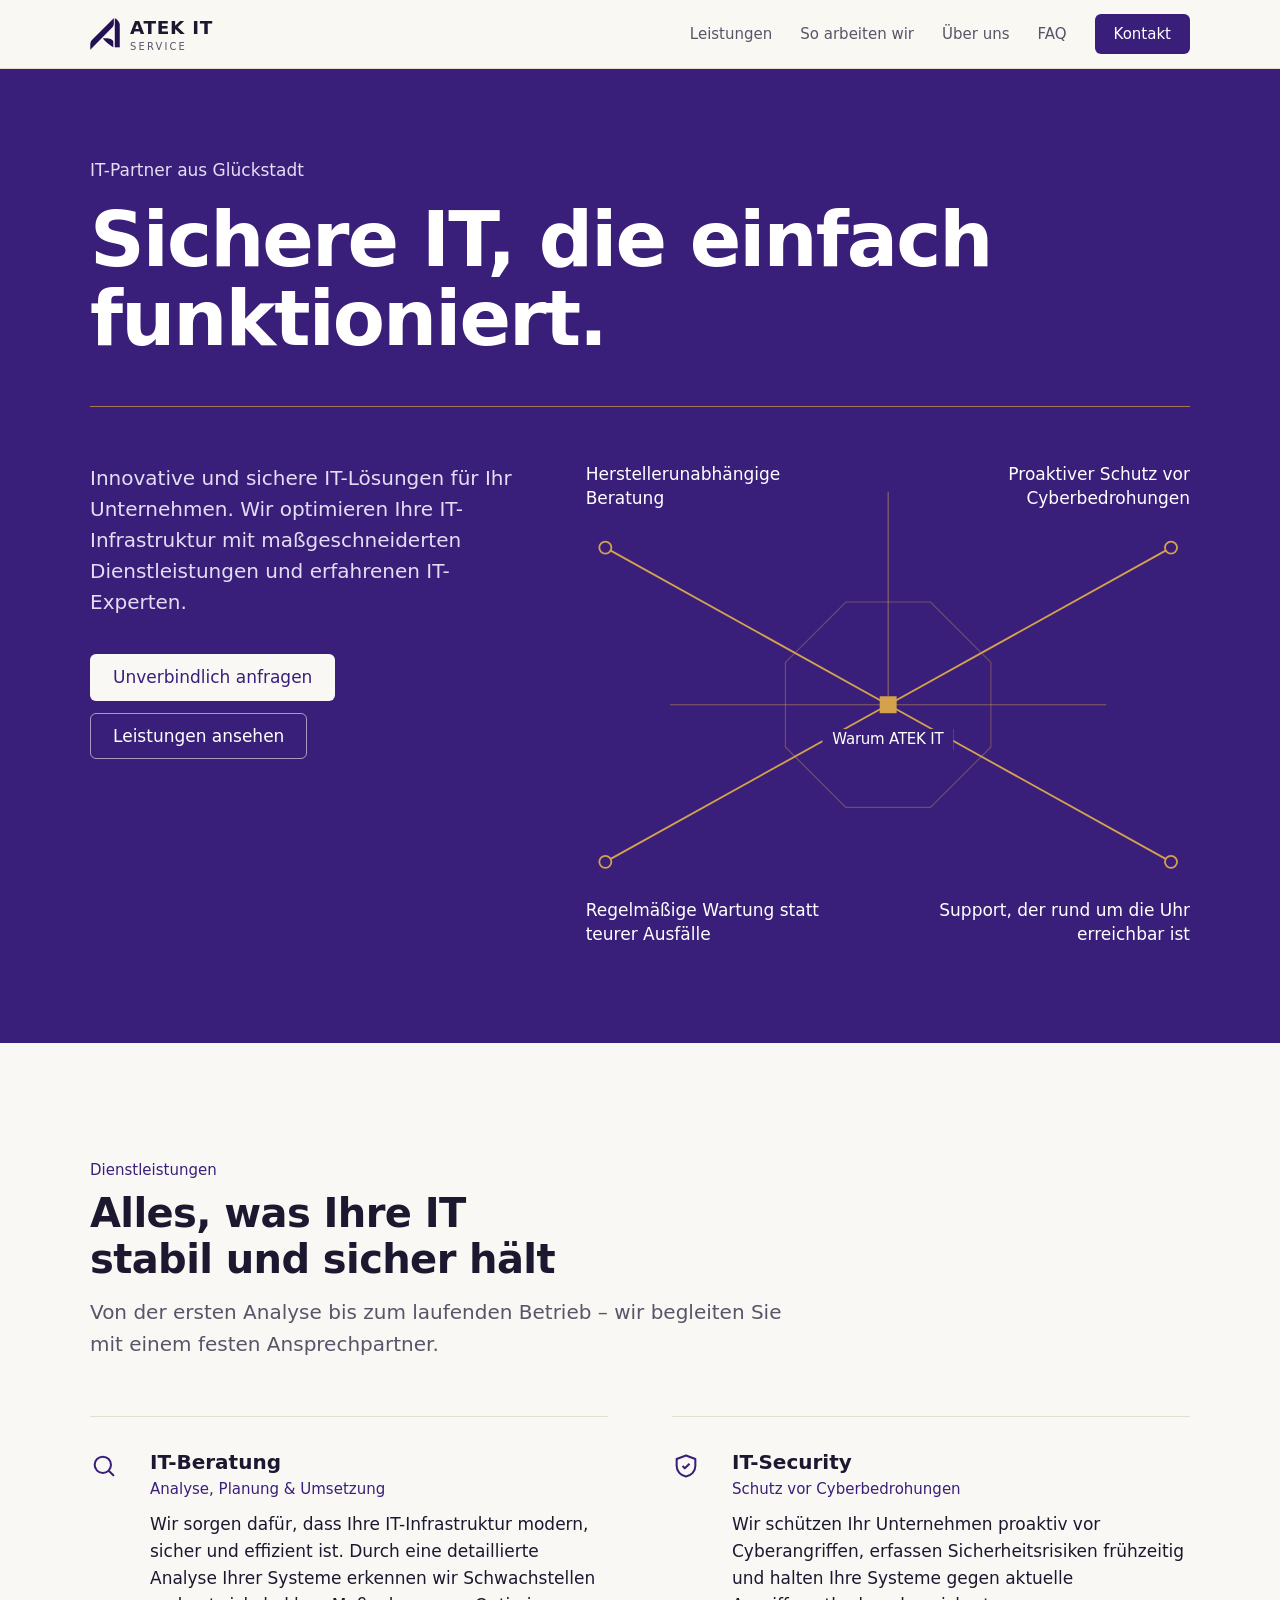
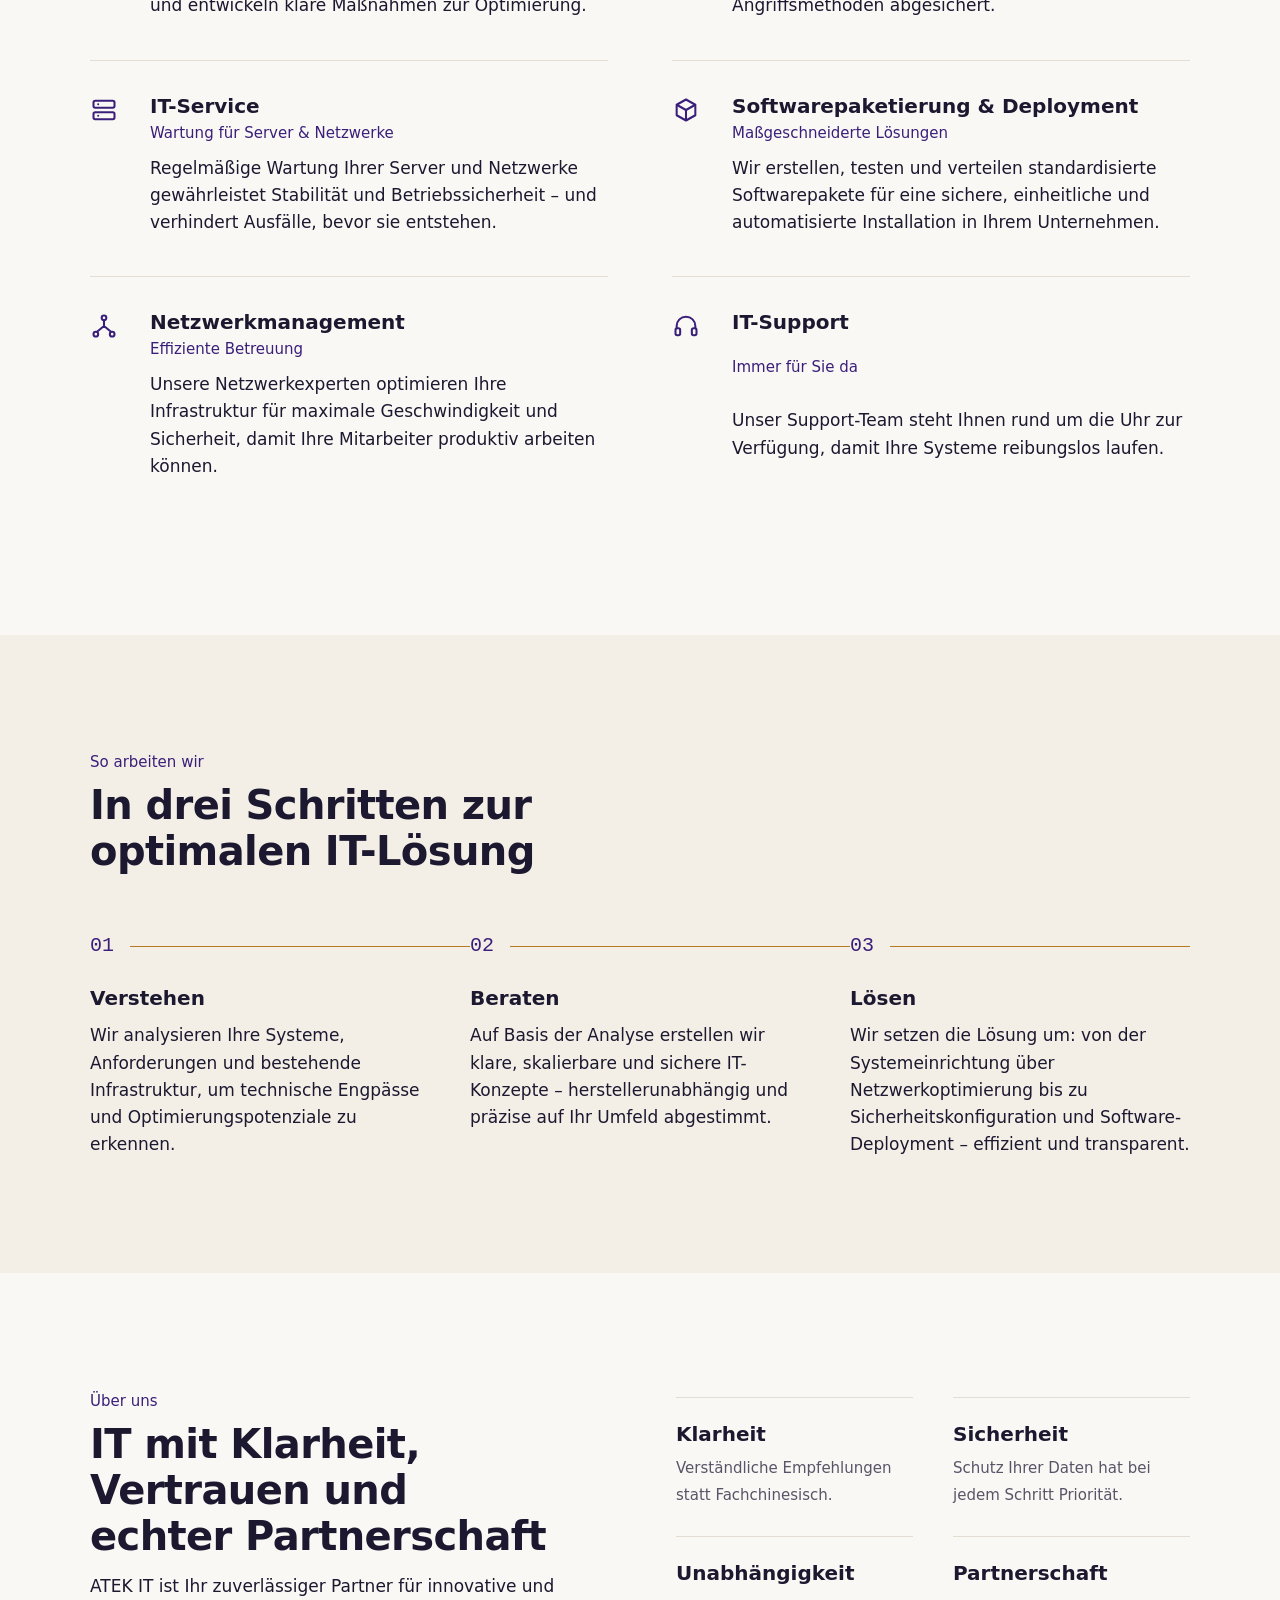
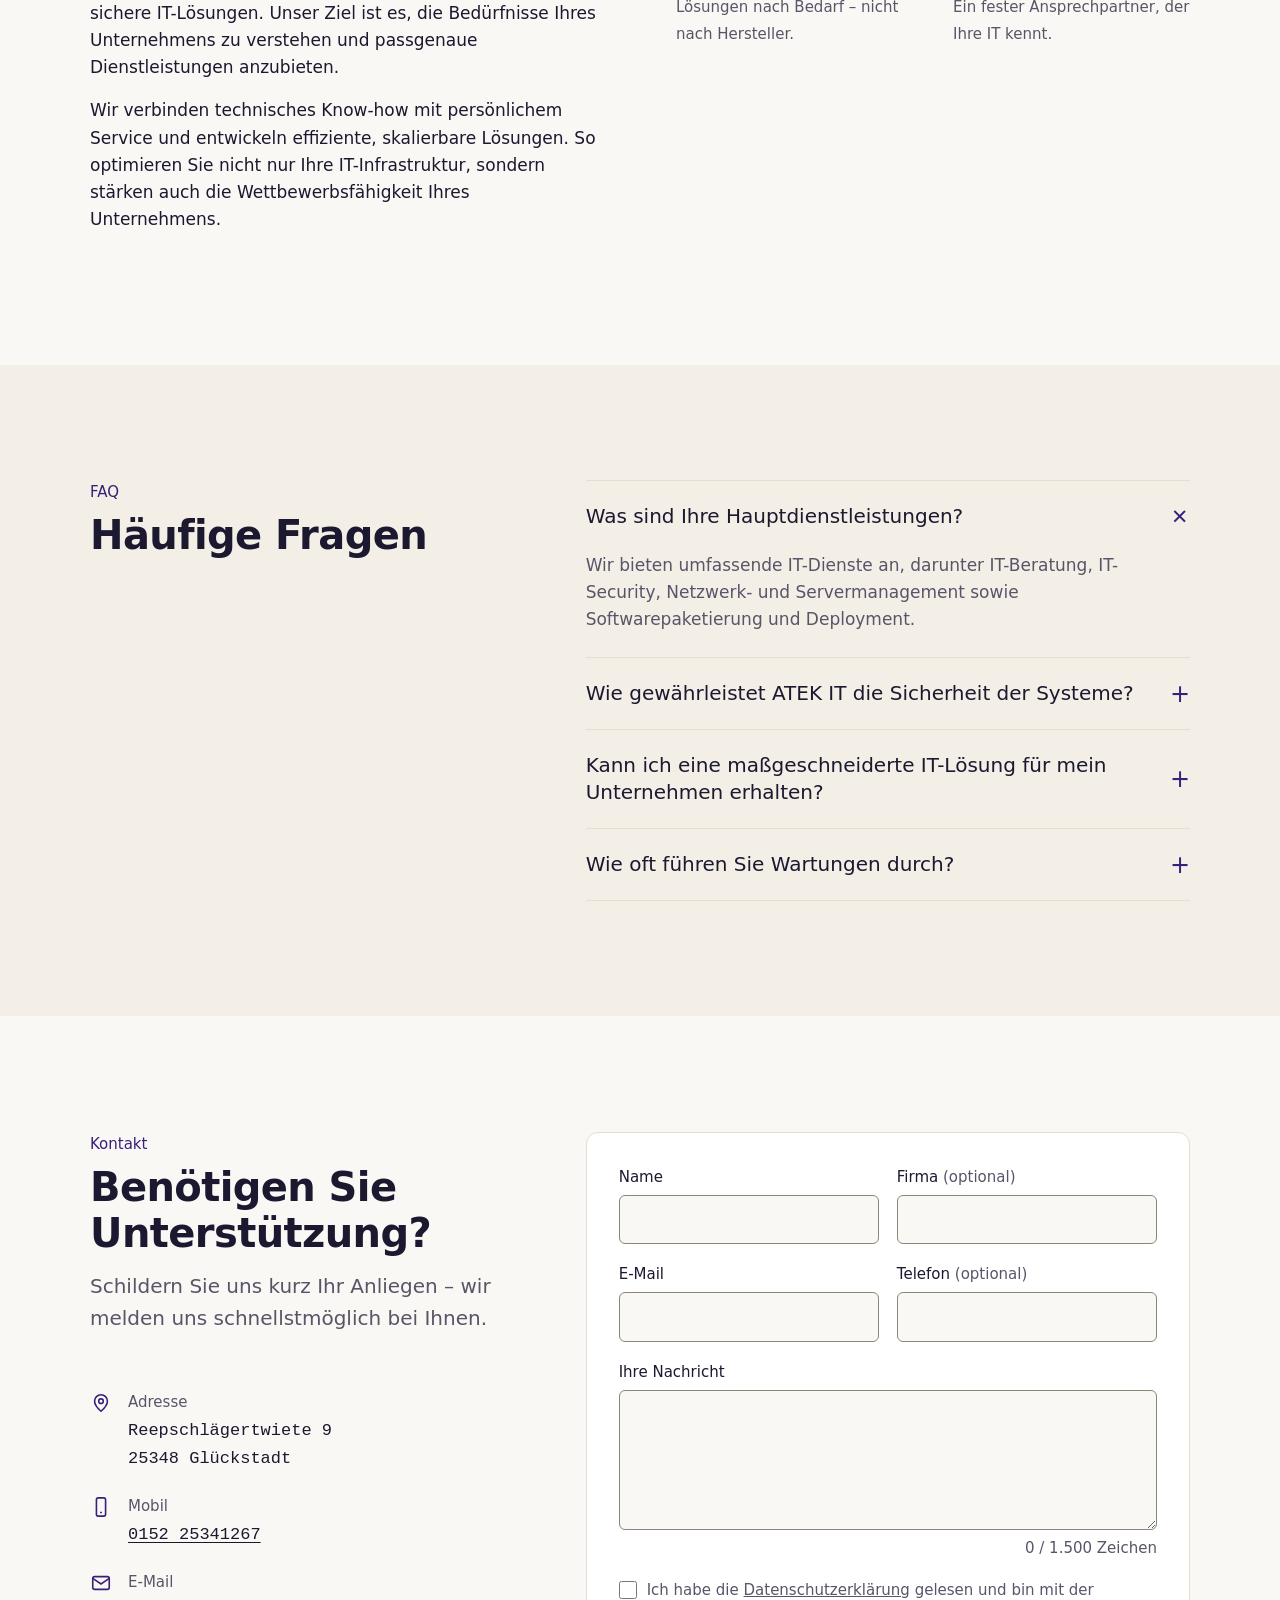
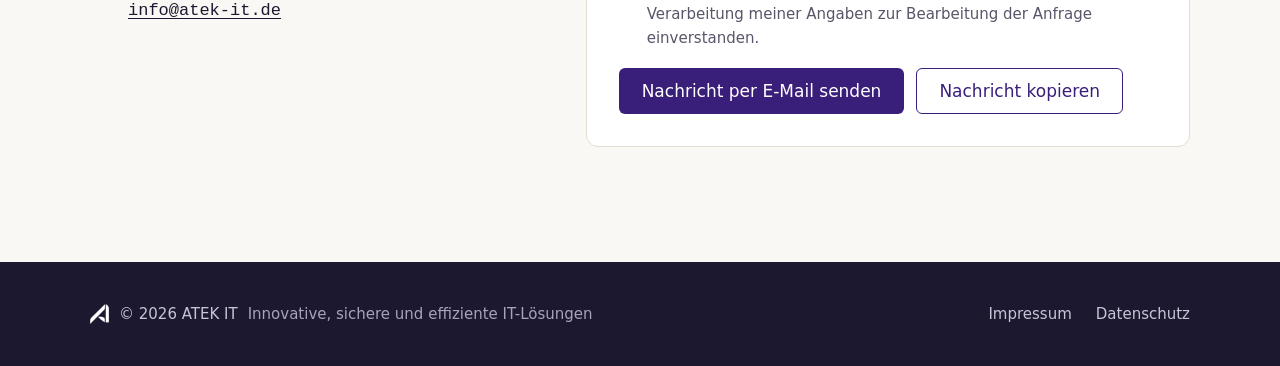
==== commit d76085b7: "Add files via upload" ====
--- a/index.html
+++ b/index.html
@@ -6,144 +6,9 @@
 <title>ATEK IT – IT-Beratung, IT-Security & Support aus Glückstadt</title>
 <meta name="description" content="ATEK IT aus Glückstadt: IT-Beratung, IT-Security, Wartung von Servern und Netzwerken, Softwarepaketierung & Deployment sowie IT-Support für Unternehmen.">
 <link rel="icon" type="image/png" href="[data-uri]">
-<style>
-  :root{
-    --brand:#3a1f7a; --brand-2:#7c5cc4; --brand-soft:#efeaf8;
-    --ink:#16131f; --muted:#5d5870; --line:#e6e2ee;
-    --bg:#ffffff; --bg-alt:#f7f5fb; --dark:#1b1530;
-    --radius:16px; --max:1140px;
-  }
-  *{box-sizing:border-box;margin:0;padding:0}
-  html{scroll-behavior:smooth;scroll-padding-top:80px}
-  body{font-family:system-ui,-apple-system,"Segoe UI",Roboto,"Helvetica Neue",Arial,sans-serif;color:var(--ink);background:var(--bg);line-height:1.6;-webkit-font-smoothing:antialiased}
-  a{color:inherit}
-  img,svg{display:block}
-  .wrap{max-width:var(--max);margin:0 auto;padding:0 20px}
-  .skip{position:absolute;left:-999px;top:8px;background:#fff;padding:8px 12px;border-radius:8px;z-index:100}
-  .skip:focus{left:8px}
-
-  /* Header */
-  header{position:sticky;top:0;z-index:50;background:rgba(255,255,255,.88);backdrop-filter:saturate(1.6) blur(12px);border-bottom:1px solid var(--line)}
-  .nav{display:flex;align-items:center;justify-content:space-between;height:68px}
-  .logo{display:flex;align-items:center;gap:10px;text-decoration:none;font-weight:800;letter-spacing:.04em;font-size:1.15rem}
-  .logo-mark{width:30px;height:32px;object-fit:contain}
-  .logo small{display:block;font-size:.62rem;font-weight:600;letter-spacing:.22em;color:var(--muted);margin-top:-3px}
-  .menu{display:flex;gap:28px;list-style:none;align-items:center}
-  .menu a{text-decoration:none;font-size:.95rem;color:var(--muted);font-weight:500}
-  .menu a:hover{color:var(--brand)}
-  .btn{display:inline-flex;align-items:center;gap:8px;padding:12px 22px;border-radius:999px;font-weight:600;text-decoration:none;border:0;cursor:pointer;font-size:.95rem;transition:transform .15s,background .15s}
-  .btn:hover{transform:translateY(-1px)}
-  .btn-primary{background:var(--brand);color:#fff}
-  .btn-primary:hover{background:#241154}
-  .hero .btn-primary{background:#7c5cc4}.hero .btn-primary:hover{background:#6a4bb3}
-  .btn-ghost{background:rgba(255,255,255,.1);color:#fff;border:1px solid rgba(255,255,255,.3)}
-  .menu .btn{color:#fff;padding:9px 18px}
-  .burger{display:none;background:none;border:0;cursor:pointer;padding:8px}
-  .burger span{display:block;width:22px;height:2px;background:var(--ink);margin:5px 0;border-radius:2px}
-
-  /* Hero */
-  .hero{background:radial-gradient(1200px 500px at 85% -10%,#7c5cc4 0%,transparent 60%),linear-gradient(160deg,#241a40 0%,#1b1530 60%);color:#fff;padding:96px 0 110px;overflow:hidden;position:relative}
-  .hero::after{content:"";position:absolute;inset:0;background-image:linear-gradient(rgba(255,255,255,.04) 1px,transparent 1px),linear-gradient(90deg,rgba(255,255,255,.04) 1px,transparent 1px);background-size:44px 44px;mask-image:linear-gradient(to bottom,#000 30%,transparent);pointer-events:none}
-  .hero-grid{display:grid;grid-template-columns:1.15fr .85fr;gap:56px;align-items:center;position:relative;z-index:1}
-  .eyebrow{display:inline-block;font-size:.8rem;font-weight:600;letter-spacing:.14em;text-transform:uppercase;color:#cbb8f5;margin-bottom:18px}
-  .hero h1{font-size:clamp(2.2rem,4.6vw,3.6rem);line-height:1.1;letter-spacing:-.02em;margin-bottom:22px}
-  .hero h1 em{font-style:normal;color:#c7b2ff}
-  .hero p.lead{font-size:1.15rem;color:#d9d3e8;max-width:560px;margin-bottom:34px}
-  .cta-row{display:flex;gap:14px;flex-wrap:wrap}
-  .hero-card{background:rgba(255,255,255,.06);border:1px solid rgba(255,255,255,.12);border-radius:var(--radius);padding:28px}
-  .hero-card h3{font-size:.85rem;letter-spacing:.12em;text-transform:uppercase;color:#cbb8f5;margin-bottom:18px}
-  .check{list-style:none;display:grid;gap:14px}
-  .check li{display:flex;gap:12px;align-items:flex-start;color:#ece8f6}
-  .check svg{flex:none;margin-top:3px}
-
-  /* Sections */
-  section{padding:96px 0}
-  .alt{background:var(--bg-alt)}
-  .sec-head{max-width:680px;margin-bottom:52px}
-  .sec-head.center{text-align:center;margin-left:auto;margin-right:auto}
-  .kicker{font-size:.8rem;font-weight:700;letter-spacing:.14em;text-transform:uppercase;color:var(--brand)}
-  h2{font-size:clamp(1.8rem,3vw,2.5rem);line-height:1.15;letter-spacing:-.015em;margin:10px 0 14px}
-  .sec-head p{color:var(--muted);font-size:1.05rem}
-
-  .services{display:grid;grid-template-columns:repeat(3,1fr);gap:22px}
-  .card{background:#fff;border:1px solid var(--line);border-radius:var(--radius);padding:30px;transition:box-shadow .2s,transform .2s,border-color .2s}
-  .card:hover{transform:translateY(-3px);box-shadow:0 18px 40px -20px rgba(59,36,110,.35);border-color:#d6cdea}
-  .icon{width:48px;height:48px;border-radius:12px;background:var(--brand-soft);display:grid;place-items:center;margin-bottom:20px}
-  .card h3{font-size:1.15rem;margin-bottom:4px}
-  .card .sub{font-size:.88rem;color:var(--brand);font-weight:600;margin-bottom:12px}
-  .card p{color:var(--muted);font-size:.97rem}
-
-  .steps{display:grid;grid-template-columns:repeat(3,1fr);gap:22px;counter-reset:s}
-  .step{position:relative;padding:34px 30px;border-radius:var(--radius);background:#fff;border:1px solid var(--line)}
-  .step .num{font-size:3rem;font-weight:800;line-height:1;color:var(--brand-soft);-webkit-text-stroke:1.5px var(--brand);margin-bottom:16px}
-  .step h3{font-size:1.25rem;margin-bottom:10px}
-  .step p{color:var(--muted)}
-
-  .about{display:grid;grid-template-columns:1fr 1fr;gap:64px;align-items:center}
-  .about p{color:var(--muted);margin-bottom:16px;font-size:1.03rem}
-  .values{display:grid;grid-template-columns:1fr 1fr;gap:16px}
-  .value{background:var(--bg-alt);border-radius:14px;padding:22px}
-  .value strong{display:block;font-size:1.05rem;margin-bottom:4px}
-  .value span{color:var(--muted);font-size:.93rem}
-
-  .faq{max-width:780px;margin:0 auto;display:grid;gap:12px}
-  details{background:#fff;border:1px solid var(--line);border-radius:14px;padding:4px 22px}
-  summary{cursor:pointer;list-style:none;padding:18px 0;font-weight:600;display:flex;justify-content:space-between;gap:16px;align-items:center}
-  summary::-webkit-details-marker{display:none}
-  summary::after{content:"+";font-size:1.5rem;font-weight:400;color:var(--brand);transition:transform .2s}
-  details[open] summary::after{transform:rotate(45deg)}
-  details p{color:var(--muted);padding:0 0 20px}
-
-  .contact{background:var(--dark);color:#fff}
-  .contact-grid{display:grid;grid-template-columns:.9fr 1.1fr;gap:56px}
-  .contact h2{color:#fff}
-  .contact .sec-head p{color:#cfc8e0}
-  .info{list-style:none;display:grid;gap:18px;margin-top:8px}
-  .info li{display:flex;gap:14px;align-items:flex-start}
-  .info .ic{width:42px;height:42px;border-radius:11px;background:rgba(255,255,255,.08);display:grid;place-items:center;flex:none}
-  .info small{display:block;color:#a99fc2;font-size:.8rem;text-transform:uppercase;letter-spacing:.1em}
-  .info a{text-decoration:none}
-  .info a:hover{text-decoration:underline}
-  form{background:#fff;color:var(--ink);border-radius:var(--radius);padding:32px;display:grid;gap:16px}
-  .row{display:grid;grid-template-columns:1fr 1fr;gap:16px}
-  label{font-size:.85rem;font-weight:600;display:grid;gap:6px}
-  input,textarea{font:inherit;padding:12px 14px;border:1px solid var(--line);border-radius:10px;background:var(--bg-alt);width:100%}
-  input:focus,textarea:focus{outline:2px solid var(--brand-2);outline-offset:1px;background:#fff}
-  textarea{min-height:130px;resize:vertical}
-  .consent{display:flex;gap:10px;font-weight:400;color:var(--muted);font-size:.85rem;grid-template-columns:none}
-  .consent input{width:auto;margin-top:4px}
-
-  .form-status{font-size:.92rem;margin:0}
-  .form-status:empty{display:none}
-  .form-status.ok{color:#1d7a46;background:#e8f6ee;padding:12px 14px;border-radius:10px}
-  .form-status.err{color:#a3262b;background:#fbecec;padding:12px 14px;border-radius:10px}
-  button:disabled{opacity:.7;cursor:wait;transform:none}
-  footer{background:#130f22;color:#a99fc2;padding:36px 0;font-size:.9rem}
-  .foot{display:flex;justify-content:space-between;gap:20px;flex-wrap:wrap;align-items:center}
-  footer nav{display:flex;gap:22px;flex-wrap:wrap}
-  footer a{text-decoration:none}
-  footer a:hover{color:#fff}
-
-  .reveal{opacity:0;transform:translateY(16px);transition:opacity .6s ease,transform .6s ease}
-  .reveal.in{opacity:1;transform:none}
-  @media (prefers-reduced-motion:reduce){.reveal{opacity:1;transform:none;transition:none}html{scroll-behavior:auto}}
-
-  @media (max-width:960px){
-    .hero-grid,.about,.contact-grid{grid-template-columns:1fr;gap:40px}
-    .services{grid-template-columns:1fr 1fr}
-    .steps{grid-template-columns:1fr}
-  }
-  @media (max-width:760px){
-    .burger{display:block}
-    .menu{position:absolute;top:68px;left:0;right:0;background:#fff;flex-direction:column;align-items:stretch;gap:0;padding:8px 20px 20px;border-bottom:1px solid var(--line);display:none}
-    .menu.open{display:flex}
-    .menu li a{display:block;padding:12px 0}
-    .menu .btn{justify-content:center;margin-top:8px}
-    .services,.values,.row{grid-template-columns:1fr}
-    section{padding:72px 0}
-    .hero{padding:72px 0 80px}
-  }
-</style>
+<link rel="preload" href="fonts/plex-sans-400.woff2" as="font" type="font/woff2" crossorigin>
+<link rel="preload" href="fonts/plex-sans-600.woff2" as="font" type="font/woff2" crossorigin>
+<link rel="stylesheet" href="style.css">
 </head>
 <body>
 <a class="skip" href="#main">Zum Inhalt springen</a>
@@ -168,25 +33,43 @@
 <main id="main">
   <!-- HERO -->
   <div class="hero" id="top">
-    <div class="wrap hero-grid">
-      <div>
-        <span class="eyebrow">IT-Partner aus Glückstadt</span>
-        <h1>Sichere IT, die einfach <em>funktioniert.</em></h1>
-        <p class="lead">Innovative und sichere IT-Lösungen für Ihr Unternehmen. Wir optimieren Ihre IT-Infrastruktur mit maßgeschneiderten Dienstleistungen und erfahrenen IT-Experten.</p>
-        <div class="cta-row">
-          <a href="#kontakt" class="btn btn-primary">Unverbindlich anfragen
-            <svg width="16" height="16" viewBox="0 0 24 24" fill="none" stroke="currentColor" stroke-width="2.4" aria-hidden="true"><path d="M5 12h14M13 6l6 6-6 6"/></svg></a>
-          <a href="#leistungen" class="btn btn-ghost">Leistungen ansehen</a>
-        </div>
-      </div>
-      <div class="hero-card">
-        <h3>Warum ATEK IT</h3>
-        <ul class="check">
-          <li><svg width="18" height="18" viewBox="0 0 24 24" fill="none" stroke="#c7b2ff" stroke-width="3" aria-hidden="true"><path d="M4 12l5 5L20 6"/></svg>Herstellerunabhängige Beratung</li>
-          <li><svg width="18" height="18" viewBox="0 0 24 24" fill="none" stroke="#c7b2ff" stroke-width="3" aria-hidden="true"><path d="M4 12l5 5L20 6"/></svg>Proaktiver Schutz vor Cyberbedrohungen</li>
-          <li><svg width="18" height="18" viewBox="0 0 24 24" fill="none" stroke="#c7b2ff" stroke-width="3" aria-hidden="true"><path d="M4 12l5 5L20 6"/></svg>Regelmäßige Wartung statt teurer Ausfälle</li>
-          <li><svg width="18" height="18" viewBox="0 0 24 24" fill="none" stroke="#c7b2ff" stroke-width="3" aria-hidden="true"><path d="M4 12l5 5L20 6"/></svg>Support, der rund um die Uhr erreichbar ist</li>
-        </ul>
+    <div class="wrap">
+      <span class="hero-place">IT-Partner aus Glückstadt</span>
+      <h1>Sichere IT, die einfach funktioniert.</h1>
+      <hr class="hero-rule">
+      <div class="hero-grid">
+        <div>
+          <p class="lead">Innovative und sichere IT-Lösungen für Ihr Unternehmen. Wir optimieren Ihre IT-Infrastruktur mit maßgeschneiderten Dienstleistungen und erfahrenen IT-Experten.</p>
+          <div class="cta-col">
+            <a href="#kontakt" class="btn btn-light">Unverbindlich anfragen</a>
+            <a href="#leistungen" class="btn btn-outline">Leistungen ansehen</a>
+          </div>
+        </div>
+        <div class="star">
+          <!-- Abstrahierter Sternplan von Glückstadt: Marktplatz in der Mitte, Straßen als Strahlen -->
+          <svg viewBox="0 0 500 400" aria-hidden="true" focusable="false">
+            <polygon class="ring" points="335,235 285,285 215,285 165,235 165,165 215,115 285,115 335,165"/>
+            <path class="ray" pathLength="1" d="M250 200 L16 70"/>
+            <path class="ray" pathLength="1" d="M250 200 L484 70"/>
+            <path class="ray" pathLength="1" d="M250 200 L16 330"/>
+            <path class="ray" pathLength="1" d="M250 200 L484 330"/>
+            <path class="ray ray-minor" pathLength="1" d="M250 200 L250 24"/>
+            <path class="ray ray-minor" pathLength="1" d="M250 200 L70 200"/>
+            <path class="ray ray-minor" pathLength="1" d="M250 200 L430 200"/>
+            <circle class="node" cx="16" cy="70" r="5"/>
+            <circle class="node" cx="484" cy="70" r="5"/>
+            <circle class="node" cx="16" cy="330" r="5"/>
+            <circle class="node" cx="484" cy="330" r="5"/>
+            <rect class="core" x="243" y="193" width="14" height="14"/>
+          </svg>
+          <h2 class="star-title">Warum ATEK IT</h2>
+          <ul>
+            <li>Herstellerunabhängige Beratung</li>
+            <li>Proaktiver Schutz vor Cyberbedrohungen</li>
+            <li>Regelmäßige Wartung statt teurer Ausfälle</li>
+            <li>Support, der rund um die Uhr erreichbar ist</li>
+          </ul>
+        </div>
       </div>
     </div>
   </div>
@@ -194,39 +77,39 @@
   <!-- LEISTUNGEN -->
   <section id="leistungen">
     <div class="wrap">
-      <div class="sec-head reveal">
+      <div class="sec-head">
         <span class="kicker">Dienstleistungen</span>
         <h2>Alles, was Ihre IT stabil und sicher hält</h2>
         <p>Von der ersten Analyse bis zum laufenden Betrieb – wir begleiten Sie mit einem festen Ansprechpartner.</p>
       </div>
       <div class="services">
-        <article class="card reveal">
-          <div class="icon"><svg width="24" height="24" viewBox="0 0 24 24" fill="none" stroke="#3a1f7a" stroke-width="2" stroke-linecap="round" aria-hidden="true"><circle cx="11" cy="11" r="7"/><path d="M20 20l-3.5-3.5"/></svg></div>
+        <article class="service">
+          <div class="icon"><svg width="28" height="28" viewBox="0 0 24 24" fill="none" stroke="#3a1f7a" stroke-width="1.75" stroke-linecap="round" aria-hidden="true"><circle cx="11" cy="11" r="7"/><path d="M20 20l-3.5-3.5"/></svg></div>
           <h3>IT-Beratung</h3><div class="sub">Analyse, Planung & Umsetzung</div>
           <p>Wir sorgen dafür, dass Ihre IT-Infrastruktur modern, sicher und effizient ist. Durch eine detaillierte Analyse Ihrer Systeme erkennen wir Schwachstellen und entwickeln klare Maßnahmen zur Optimierung.</p>
         </article>
-        <article class="card reveal">
-          <div class="icon"><svg width="24" height="24" viewBox="0 0 24 24" fill="none" stroke="#3a1f7a" stroke-width="2" stroke-linejoin="round" aria-hidden="true"><path d="M12 3l8 3v6c0 4.5-3.4 8.3-8 9-4.6-.7-8-4.5-8-9V6z"/><path d="M9 12l2 2 4-4"/></svg></div>
+        <article class="service">
+          <div class="icon"><svg width="28" height="28" viewBox="0 0 24 24" fill="none" stroke="#3a1f7a" stroke-width="1.75" stroke-linejoin="round" aria-hidden="true"><path d="M12 3l8 3v6c0 4.5-3.4 8.3-8 9-4.6-.7-8-4.5-8-9V6z"/><path d="M9 12l2 2 4-4"/></svg></div>
           <h3>IT-Security</h3><div class="sub">Schutz vor Cyberbedrohungen</div>
           <p>Wir schützen Ihr Unternehmen proaktiv vor Cyberangriffen, erfassen Sicherheitsrisiken frühzeitig und halten Ihre Systeme gegen aktuelle Angriffsmethoden abgesichert.</p>
         </article>
-        <article class="card reveal">
-          <div class="icon"><svg width="24" height="24" viewBox="0 0 24 24" fill="none" stroke="#3a1f7a" stroke-width="2" stroke-linecap="round" aria-hidden="true"><rect x="3" y="4" width="18" height="6" rx="1.5"/><rect x="3" y="14" width="18" height="6" rx="1.5"/><path d="M7 7h.01M7 17h.01"/></svg></div>
+        <article class="service">
+          <div class="icon"><svg width="28" height="28" viewBox="0 0 24 24" fill="none" stroke="#3a1f7a" stroke-width="1.75" stroke-linecap="round" aria-hidden="true"><rect x="3" y="4" width="18" height="6" rx="1.5"/><rect x="3" y="14" width="18" height="6" rx="1.5"/><path d="M7 7h.01M7 17h.01"/></svg></div>
           <h3>IT-Service</h3><div class="sub">Wartung für Server & Netzwerke</div>
           <p>Regelmäßige Wartung Ihrer Server und Netzwerke gewährleistet Stabilität und Betriebssicherheit – und verhindert Ausfälle, bevor sie entstehen.</p>
         </article>
-        <article class="card reveal">
-          <div class="icon"><svg width="24" height="24" viewBox="0 0 24 24" fill="none" stroke="#3a1f7a" stroke-width="2" stroke-linejoin="round" aria-hidden="true"><path d="M12 3l8 4.5v9L12 21l-8-4.5v-9z"/><path d="M12 12l8-4.5M12 12v9M12 12L4 7.5"/></svg></div>
+        <article class="service">
+          <div class="icon"><svg width="28" height="28" viewBox="0 0 24 24" fill="none" stroke="#3a1f7a" stroke-width="1.75" stroke-linejoin="round" aria-hidden="true"><path d="M12 3l8 4.5v9L12 21l-8-4.5v-9z"/><path d="M12 12l8-4.5M12 12v9M12 12L4 7.5"/></svg></div>
           <h3>Softwarepaketierung & Deployment</h3><div class="sub">Maßgeschneiderte Lösungen</div>
           <p>Wir erstellen, testen und verteilen standardisierte Softwarepakete für eine sichere, einheitliche und automatisierte Installation in Ihrem Unternehmen.</p>
         </article>
-        <article class="card reveal">
-          <div class="icon"><svg width="24" height="24" viewBox="0 0 24 24" fill="none" stroke="#3a1f7a" stroke-width="2" stroke-linecap="round" aria-hidden="true"><circle cx="12" cy="5" r="2"/><circle cx="5" cy="19" r="2"/><circle cx="19" cy="19" r="2"/><path d="M12 7v5M12 12l-6 5M12 12l6 5"/></svg></div>
+        <article class="service">
+          <div class="icon"><svg width="28" height="28" viewBox="0 0 24 24" fill="none" stroke="#3a1f7a" stroke-width="1.75" stroke-linecap="round" aria-hidden="true"><circle cx="12" cy="5" r="2"/><circle cx="5" cy="19" r="2"/><circle cx="19" cy="19" r="2"/><path d="M12 7v5M12 12l-6 5M12 12l6 5"/></svg></div>
           <h3>Netzwerkmanagement</h3><div class="sub">Effiziente Betreuung</div>
           <p>Unsere Netzwerkexperten optimieren Ihre Infrastruktur für maximale Geschwindigkeit und Sicherheit, damit Ihre Mitarbeiter produktiv arbeiten können.</p>
         </article>
-        <article class="card reveal">
-          <div class="icon"><svg width="24" height="24" viewBox="0 0 24 24" fill="none" stroke="#3a1f7a" stroke-width="2" stroke-linecap="round" aria-hidden="true"><path d="M4 14v-2a8 8 0 0 1 16 0v2"/><rect x="3" y="14" width="4" height="6" rx="1.5"/><rect x="17" y="14" width="4" height="6" rx="1.5"/></svg></div>
+        <article class="service">
+          <div class="icon"><svg width="28" height="28" viewBox="0 0 24 24" fill="none" stroke="#3a1f7a" stroke-width="1.75" stroke-linecap="round" aria-hidden="true"><path d="M4 14v-2a8 8 0 0 1 16 0v2"/><rect x="3" y="14" width="4" height="6" rx="1.5"/><rect x="17" y="14" width="4" height="6" rx="1.5"/></svg></div>
           <h3>IT-Support</h3><div class="sub">Immer für Sie da</div>
           <p>Unser Support-Team steht Ihnen rund um die Uhr zur Verfügung, damit Ihre Systeme reibungslos laufen.</p>
         </article>
@@ -237,28 +120,28 @@
   <!-- ABLAUF -->
   <section id="ablauf" class="alt">
     <div class="wrap">
-      <div class="sec-head center reveal">
+      <div class="sec-head">
         <span class="kicker">So arbeiten wir</span>
         <h2>In drei Schritten zur optimalen IT-Lösung</h2>
       </div>
-      <div class="steps">
-        <div class="step reveal"><div class="num">01</div><h3>Verstehen</h3><p>Wir analysieren Ihre Systeme, Anforderungen und bestehende Infrastruktur, um technische Engpässe und Optimierungspotenziale zu erkennen.</p></div>
-        <div class="step reveal"><div class="num">02</div><h3>Beraten</h3><p>Auf Basis der Analyse erstellen wir klare, skalierbare und sichere IT-Konzepte – herstellerunabhängig und präzise auf Ihr Umfeld abgestimmt.</p></div>
-        <div class="step reveal"><div class="num">03</div><h3>Lösen</h3><p>Wir setzen die Lösung um: von der Systemeinrichtung über Netzwerkoptimierung bis zu Sicherheitskonfiguration und Software-Deployment – effizient und transparent.</p></div>
-      </div>
+      <ol class="steps">
+        <li class="step"><div class="num">01</div><h3>Verstehen</h3><p>Wir analysieren Ihre Systeme, Anforderungen und bestehende Infrastruktur, um technische Engpässe und Optimierungspotenziale zu erkennen.</p></li>
+        <li class="step"><div class="num">02</div><h3>Beraten</h3><p>Auf Basis der Analyse erstellen wir klare, skalierbare und sichere IT-Konzepte – herstellerunabhängig und präzise auf Ihr Umfeld abgestimmt.</p></li>
+        <li class="step"><div class="num">03</div><h3>Lösen</h3><p>Wir setzen die Lösung um: von der Systemeinrichtung über Netzwerkoptimierung bis zu Sicherheitskonfiguration und Software-Deployment – effizient und transparent.</p></li>
+      </ol>
     </div>
   </section>
 
   <!-- ÜBER UNS -->
   <section id="ueber-uns">
     <div class="wrap about">
-      <div class="reveal">
+      <div>
         <span class="kicker">Über uns</span>
         <h2>IT mit Klarheit, Vertrauen und echter Partnerschaft</h2>
         <p>ATEK IT ist Ihr zuverlässiger Partner für innovative und sichere IT-Lösungen. Unser Ziel ist es, die Bedürfnisse Ihres Unternehmens zu verstehen und passgenaue Dienstleistungen anzubieten.</p>
         <p>Wir verbinden technisches Know-how mit persönlichem Service und entwickeln effiziente, skalierbare Lösungen. So optimieren Sie nicht nur Ihre IT-Infrastruktur, sondern stärken auch die Wettbewerbsfähigkeit Ihres Unternehmens.</p>
       </div>
-      <div class="values reveal">
+      <div class="values">
         <div class="value"><strong>Klarheit</strong><span>Verständliche Empfehlungen statt Fachchinesisch.</span></div>
         <div class="value"><strong>Sicherheit</strong><span>Schutz Ihrer Daten hat bei jedem Schritt Priorität.</span></div>
         <div class="value"><strong>Unabhängigkeit</strong><span>Lösungen nach Bedarf – nicht nach Hersteller.</span></div>
@@ -269,12 +152,12 @@
 
   <!-- FAQ -->
   <section id="faq" class="alt">
-    <div class="wrap">
-      <div class="sec-head center reveal">
+    <div class="wrap faq-grid">
+      <div class="sec-head">
         <span class="kicker">FAQ</span>
         <h2>Häufige Fragen</h2>
       </div>
-      <div class="faq reveal">
+      <div class="faq">
         <details open><summary>Was sind Ihre Hauptdienstleistungen?</summary><p>Wir bieten umfassende IT-Dienste an, darunter IT-Beratung, IT-Security, Netzwerk- und Servermanagement sowie Softwarepaketierung und Deployment.</p></details>
         <details><summary>Wie gewährleistet ATEK IT die Sicherheit der Systeme?</summary><p>Wir schützen Ihre Systeme proaktiv vor Cyberbedrohungen, indem wir Sicherheitsrisiken frühzeitig identifizieren und wirksame Schutzmaßnahmen umsetzen.</p></details>
         <details><summary>Kann ich eine maßgeschneiderte IT-Lösung für mein Unternehmen erhalten?</summary><p>Ja. Wir entwickeln individuelle IT-Konzepte, die genau auf Ihre Anforderungen und die Gegebenheiten Ihrer Arbeitsumgebung abgestimmt sind.</p></details>
@@ -284,34 +167,35 @@
   </section>
 
   <!-- KONTAKT -->
-  <section id="kontakt" class="contact">
+  <section id="kontakt">
     <div class="wrap contact-grid">
-      <div class="reveal">
+      <div>
         <div class="sec-head">
-          <span class="kicker" style="color:#c7b2ff">Kontakt</span>
+          <span class="kicker">Kontakt</span>
           <h2>Benötigen Sie Unterstützung?</h2>
           <p>Schildern Sie uns kurz Ihr Anliegen – wir melden uns schnellstmöglich bei Ihnen.</p>
         </div>
         <ul class="info">
-          <li><span class="ic"><svg width="20" height="20" viewBox="0 0 24 24" fill="none" stroke="#c7b2ff" stroke-width="2" aria-hidden="true"><path d="M12 21s-7-6.2-7-11a7 7 0 0 1 14 0c0 4.8-7 11-7 11z"/><circle cx="12" cy="10" r="2.5"/></svg></span><div><small>Adresse</small>Reepschlägertwiete 9<br>25348 Glückstadt</div></li>
-          <li><span class="ic"><svg width="20" height="20" viewBox="0 0 24 24" fill="none" stroke="#c7b2ff" stroke-width="2" aria-hidden="true"><rect x="7" y="2" width="10" height="20" rx="2"/><path d="M11 18h2"/></svg></span><div><small>Mobil</small><a href="tel:+4915225341267">0152 25341267</a></div></li>
-          <li><span class="ic"><svg width="20" height="20" viewBox="0 0 24 24" fill="none" stroke="#c7b2ff" stroke-width="2" aria-hidden="true"><rect x="3" y="5" width="18" height="14" rx="2"/><path d="M3 7l9 6 9-6"/></svg></span><div><small>E-Mail</small><a href="mailto:info@atek-it.de">info@atek-it.de</a></div></li>
+          <li><span class="ic"><svg width="22" height="22" viewBox="0 0 24 24" fill="none" stroke="#3a1f7a" stroke-width="1.75" aria-hidden="true"><path d="M12 21s-7-6.2-7-11a7 7 0 0 1 14 0c0 4.8-7 11-7 11z"/><circle cx="12" cy="10" r="2.5"/></svg></span><div><small>Adresse</small><span class="data">Reepschlägertwiete 9<br>25348 Glückstadt</span></div></li>
+          <li><span class="ic"><svg width="22" height="22" viewBox="0 0 24 24" fill="none" stroke="#3a1f7a" stroke-width="1.75" aria-hidden="true"><rect x="7" y="2" width="10" height="20" rx="2"/><path d="M11 18h2"/></svg></span><div><small>Mobil</small><a class="data" href="tel:+4915225341267">0152 25341267</a></div></li>
+          <li><span class="ic"><svg width="22" height="22" viewBox="0 0 24 24" fill="none" stroke="#3a1f7a" stroke-width="1.75" aria-hidden="true"><rect x="3" y="5" width="18" height="14" rx="2"/><path d="M3 7l9 6 9-6"/></svg></span><div><small>E-Mail</small><a class="data" href="mailto:info@atek-it.de">info@atek-it.de</a></div></li>
         </ul>
       </div>
-      <form id="contact-form" class="reveal" action="https://formspree.io/f/xnjokkwv" method="POST">
+      <form id="contact-form" action="mailto:info@atek-it.de" method="POST" enctype="text/plain">
         <div class="row">
-          <label>Name<input name="name" required autocomplete="name"></label>
-          <label>Firma<input name="company" autocomplete="organization"></label>
+          <label>Name<input name="name" required autocomplete="name" aria-describedby="hint-name"><span class="hint" id="hint-name">Bitte geben Sie Ihren Namen an.</span></label>
+          <label><span>Firma <span class="opt">(optional)</span></span><input name="company" autocomplete="organization"></label>
         </div>
         <div class="row">
-          <label>E-Mail<input name="email" type="email" required autocomplete="email"></label>
-          <label>Telefon<input name="phone" type="tel" autocomplete="tel"></label>
-        </div>
-        <label>Ihre Nachricht<textarea name="message" required></textarea></label>
-        <input type="hidden" name="_subject" value="Neue Anfrage über atek-it.de">
-        <input type="text" name="_gotcha" tabindex="-1" autocomplete="off" aria-hidden="true" style="position:absolute;left:-9999px">
-        <label class="consent"><input type="checkbox" name="datenschutz" value="akzeptiert" required><span>Ich habe die <a href="datenschutz.html">Datenschutzerklärung</a> gelesen und bin mit der Verarbeitung meiner Angaben zur Bearbeitung der Anfrage einverstanden.</span></label>
-        <button class="btn btn-primary" type="submit" style="justify-self:start">Anfrage senden</button>
+          <label>E-Mail<input name="email" type="email" required autocomplete="email" aria-describedby="hint-email"><span class="hint" id="hint-email">Bitte geben Sie eine gültige E-Mail-Adresse an.</span></label>
+          <label><span>Telefon <span class="opt">(optional)</span></span><input name="phone" type="tel" autocomplete="tel"></label>
+        </div>
+        <label>Ihre Nachricht<textarea name="message" required maxlength="1500" aria-describedby="msg-count hint-message"></textarea><span class="counter" id="msg-count">0 / 1.500 Zeichen</span><span class="hint" id="hint-message">Bitte schildern Sie kurz Ihr Anliegen.</span></label>
+        <label class="consent"><input type="checkbox" name="datenschutz" value="akzeptiert" required aria-describedby="hint-consent"><span>Ich habe die <a href="datenschutz.html">Datenschutzerklärung</a> gelesen und bin mit der Verarbeitung meiner Angaben zur Bearbeitung der Anfrage einverstanden.</span><span class="hint" id="hint-consent">Bitte bestätigen Sie die Datenschutzerklärung.</span></label>
+        <div class="form-actions">
+          <button class="btn btn-primary" type="submit">Nachricht per E-Mail senden</button>
+          <button class="btn btn-secondary" type="button" id="copy-message">Nachricht kopieren</button>
+        </div>
         <p class="form-status" role="status" aria-live="polite"></p>
       </form>
     </div>
@@ -320,7 +204,7 @@
 
 <footer>
   <div class="wrap foot">
-    <span style="display:flex;align-items:center;gap:10px"><img src="[data-uri]" alt="" width="19" height="20">© <span id="y">2026</span> ATEK IT · Innovative, sichere und effiziente IT-Lösungen</span>
+    <div class="foot-brand"><img src="[data-uri]" alt="" width="19" height="20"><span>© <span id="y">2026</span> ATEK IT</span><span>Innovative, sichere und effiziente IT-Lösungen</span></div>
     <nav aria-label="Rechtliches"><a href="impressum.html">Impressum</a><a href="datenschutz.html">Datenschutz</a></nav>
   </div>
 </footer>
@@ -328,35 +212,65 @@
 <script>
   document.getElementById('y').textContent = new Date().getFullYear();
 
-  // Mobile menu
+  // Mobile menu: opens without animation, closes on link, Esc or click outside
   const burger = document.querySelector('.burger'), menu = document.getElementById('menu');
-  burger.addEventListener('click', () => {
-    const open = menu.classList.toggle('open');
+  const setMenu = open => {
+    menu.classList.toggle('open', open);
     burger.setAttribute('aria-expanded', open);
-  });
-  menu.querySelectorAll('a').forEach(a => a.addEventListener('click', () => { menu.classList.remove('open'); burger.setAttribute('aria-expanded', false); }));
-
-  // Reveal on scroll
-  const io = 'IntersectionObserver' in window ? new IntersectionObserver(es => es.forEach(e => { if (e.isIntersecting) { e.target.classList.add('in'); io.unobserve(e.target); } }), { threshold: .12 }) : null;
-  document.querySelectorAll('.reveal').forEach(el => io ? io.observe(el) : el.classList.add('in'));
-
-  // Contact form via Formspree (AJAX, falls back to normal POST without JS)
-  const form = document.getElementById('contact-form'), status = form.querySelector('.form-status'), btn = form.querySelector('button[type=submit]');
-  form.addEventListener('submit', async e => {
+    burger.setAttribute('aria-label', open ? 'Menü schließen' : 'Menü öffnen');
+  };
+  burger.addEventListener('click', () => setMenu(!menu.classList.contains('open')));
+  menu.querySelectorAll('a').forEach(a => a.addEventListener('click', () => setMenu(false)));
+  document.addEventListener('keydown', e => {
+    if (e.key === 'Escape' && menu.classList.contains('open')) { setMenu(false); burger.focus(); }
+  });
+  document.addEventListener('click', e => {
+    if (menu.classList.contains('open') && !menu.contains(e.target) && !burger.contains(e.target)) setMenu(false);
+  });
+
+  // Contact form: opens the visitor's own mail program with a prefilled message.
+  // No server code, no external service. "Nachricht kopieren" is the fallback
+  // for visitors without a mail program (webmail only).
+  const form = document.getElementById('contact-form'), status = form.querySelector('.form-status');
+  const message = form.elements.message, counter = document.getElementById('msg-count');
+  const SUBJECT = 'Anfrage über atek-it.de', TO = 'info@atek-it.de';
+
+  const updateCounter = () => {
+    counter.textContent = `${message.value.length.toLocaleString('de-DE')} / ${message.maxLength.toLocaleString('de-DE')} Zeichen`;
+    counter.classList.toggle('limit', message.value.length >= message.maxLength - 100);
+  };
+  message.addEventListener('input', updateCounter);
+
+  // Whitespace-only input counts as empty
+  const checkFields = () => {
+    ['name', 'company', 'email', 'phone', 'message'].forEach(n => { form.elements[n].value = form.elements[n].value.trim(); });
+    updateCounter();
+    return form.reportValidity();
+  };
+  const buildBody = () => {
+    const d = new FormData(form);
+    return `Name: ${d.get('name')}\nFirma: ${d.get('company') || '–'}\nE-Mail: ${d.get('email')}\nTelefon: ${d.get('phone') || '–'}\n\n${d.get('message')}`;
+  };
+  const showStatus = html => { status.className = 'form-status ok'; status.innerHTML = html; };
+
+  form.addEventListener('submit', e => {
     e.preventDefault();
-    if (!form.reportValidity()) return;
-    btn.disabled = true; btn.textContent = 'Wird gesendet …'; status.className = 'form-status'; status.textContent = '';
+    if (!checkFields()) return;
+    // mailto bodies need CRLF line breaks (RFC 6068)
+    const body = buildBody().replace(/\r?\n/g, '\r\n');
+    location.href = `mailto:${TO}?subject=${encodeURIComponent(SUBJECT)}&body=${encodeURIComponent(body)}`;
+    showStatus(`Wir haben versucht, Ihr E-Mail-Programm mit Ihrer Nachricht zu öffnen – bitte senden Sie sie dort ab. Hat sich nichts geöffnet? Dann klicken Sie auf „Nachricht kopieren“ und schicken Sie den Text an <a href="mailto:${TO}">${TO}</a>.`);
+  });
+
+  document.getElementById('copy-message').addEventListener('click', async () => {
+    if (!checkFields()) return;
+    const text = `An: ${TO}\nBetreff: ${SUBJECT}\n\n${buildBody()}`;
     try {
-      const r = await fetch(form.action, { method: 'POST', body: new FormData(form), headers: { Accept: 'application/json' } });
-      if (!r.ok) throw new Error();
-      form.reset();
-      status.className = 'form-status ok';
-      status.textContent = 'Vielen Dank! Ihre Nachricht ist bei uns angekommen. Wir melden uns schnellstmöglich.';
+      await navigator.clipboard.writeText(text);
+      showStatus(`Nachricht kopiert. Fügen Sie den Text in eine neue E-Mail an <a href="mailto:${TO}">${TO}</a> ein.`);
     } catch {
-      status.className = 'form-status err';
-      status.innerHTML = 'Das hat leider nicht geklappt. Bitte versuchen Sie es erneut oder schreiben Sie direkt an <a href="mailto:info@atek-it.de">info@atek-it.de</a>.';
-    } finally {
-      btn.disabled = false; btn.textContent = 'Anfrage senden';
+      message.focus(); message.select();
+      showStatus(`Kopieren war nicht möglich. Ihre Nachricht ist jetzt markiert – kopieren Sie sie mit Strg+C bzw. lange tippen und schicken Sie sie an <a href="mailto:${TO}">${TO}</a>.`);
     }
   });
 </script>
--- a/style.css
+++ b/style.css
@@ -0,0 +1,241 @@
+/* IBM Plex, lokal eingebunden (SIL Open Font License, siehe fonts/OFL-IBM-Plex.txt) */
+@font-face{font-family:"IBM Plex Sans";src:url(fonts/plex-sans-400.woff2) format("woff2");font-weight:400;font-style:normal;font-display:swap}
+@font-face{font-family:"IBM Plex Sans";src:url(fonts/plex-sans-500.woff2) format("woff2");font-weight:500;font-style:normal;font-display:swap}
+@font-face{font-family:"IBM Plex Sans";src:url(fonts/plex-sans-600.woff2) format("woff2");font-weight:600;font-style:normal;font-display:swap}
+@font-face{font-family:"IBM Plex Mono";src:url(fonts/plex-mono-400.woff2) format("woff2");font-weight:400;font-style:normal;font-display:swap}
+
+:root{
+  --violet:#3a1f7a; --violet-deep:#2a1659; --violet-text:#e4ddf3;
+  --ink:#1c1830; --muted:#5a5468; --line:#e4ded2;
+  --linen:#faf8f4; --linen-2:#f3efe7; --white:#ffffff;
+  --brass:#b7791f; --brass-light:#d4a24c;
+  --error:#b42318;
+  --r-btn:6px; --r-panel:12px; --max:1140px;
+  --ease-out:cubic-bezier(.23,1,.32,1);
+  --sans:"IBM Plex Sans",system-ui,-apple-system,"Segoe UI",Roboto,Arial,sans-serif;
+  --mono:"IBM Plex Mono",ui-monospace,Consolas,monospace;
+}
+*{box-sizing:border-box;margin:0;padding:0}
+html{scroll-behavior:smooth;scroll-padding-top:80px;-webkit-tap-highlight-color:transparent}
+body{font-family:var(--sans);font-size:1.0625rem;color:var(--ink);background:var(--linen);line-height:1.6;-webkit-font-smoothing:antialiased}
+h1,h2,h3{font-weight:600;hyphens:auto;overflow-wrap:break-word}
+a{color:inherit}
+img,svg{display:block}
+.wrap{max-width:var(--max);margin:0 auto;padding:0 20px}
+.skip{position:absolute;left:-999px;top:8px;background:var(--white);padding:8px 12px;border-radius:var(--r-btn);z-index:100}
+.skip:focus{left:8px}
+:focus-visible{outline:2px solid var(--violet);outline-offset:3px}
+.hero :focus-visible{outline-color:var(--brass-light)}
+
+/* Header */
+header{position:sticky;top:0;z-index:50;background:rgba(250,248,244,.92);backdrop-filter:saturate(1.4) blur(10px);border-bottom:1px solid var(--line)}
+.nav{display:flex;align-items:center;justify-content:space-between;height:68px}
+.logo{display:flex;align-items:center;gap:10px;text-decoration:none;font-weight:600;letter-spacing:.04em;font-size:1.15rem}
+.logo-mark{width:30px;height:32px;object-fit:contain}
+.logo small{display:block;font-size:.62rem;font-weight:500;letter-spacing:.22em;color:var(--muted);margin-top:-3px}
+.menu{display:flex;gap:28px;list-style:none;align-items:center}
+.menu a{text-decoration:none;font-size:.9375rem;color:var(--muted);font-weight:500}
+.burger{display:none;background:none;border:0;cursor:pointer;padding:11px;margin-right:-11px;border-radius:var(--r-btn)}
+.burger span{display:block;width:22px;height:2px;background:var(--ink);margin:5px 0;border-radius:2px}
+.burger[aria-expanded="true"] span:nth-child(1){transform:translateY(7px) rotate(45deg)}
+.burger[aria-expanded="true"] span:nth-child(2){opacity:0}
+.burger[aria-expanded="true"] span:nth-child(3){transform:translateY(-7px) rotate(-45deg)}
+
+/* Buttons */
+.btn{display:inline-flex;align-items:center;justify-content:center;padding:12px 22px;min-height:44px;border-radius:var(--r-btn);font:500 1.0625rem/1.2 var(--sans);text-decoration:none;border:1px solid transparent;cursor:pointer;transition:background-color 150ms ease,border-color 150ms ease,transform 120ms var(--ease-out)}
+.btn:active{transform:scale(.97)}
+.btn-primary{background:var(--violet);color:var(--white)}
+.btn-light{background:var(--linen);color:var(--violet)}
+.btn-outline{background:transparent;color:var(--white);border-color:rgba(255,255,255,.55)}
+.menu .btn{color:var(--white);padding:9px 18px;min-height:40px;font-size:.9375rem}
+
+@media (hover:hover) and (pointer:fine){
+  .menu a:not(.btn):hover{color:var(--violet)}
+  .btn-primary:hover{background:var(--violet-deep)}
+  .btn-light:hover{background:var(--white)}
+  .btn-outline:hover{background:rgba(255,255,255,.1);border-color:var(--white)}
+  summary:hover{color:var(--violet)}
+  .info a:hover,.consent a:hover{text-decoration-thickness:2px}
+  footer a:hover{color:var(--white)}
+}
+
+/* Hero */
+.hero{background:var(--violet);color:var(--white);padding:88px 0 96px}
+.hero-place{display:block;font-size:1.0625rem;color:var(--violet-text);margin-bottom:16px}
+.hero h1{font-size:clamp(2.5rem,1.4rem + 4.6vw,4.75rem);line-height:1.04;letter-spacing:-.025em;hyphens:manual}
+.hero-rule{border:0;height:1px;background:var(--brass-light);opacity:.7;margin:48px 0 56px}
+.hero-grid{display:grid;grid-template-columns:5fr 7fr;gap:64px;align-items:start}
+.hero p.lead{font-size:1.25rem;line-height:1.55;color:var(--violet-text);max-width:34ch;margin-bottom:36px}
+.cta-col{display:flex;flex-direction:column;align-items:flex-start;gap:12px}
+
+/* Sternplan */
+.star{position:relative;aspect-ratio:5/4}
+.star svg{position:absolute;inset:0;width:100%;height:100%;overflow:visible}
+.star .ray{fill:none;stroke:var(--brass-light);stroke-width:1.5;stroke-linecap:round}
+.star .ray-minor{stroke-width:1;opacity:.5}
+.star .ring{fill:none;stroke:var(--brass-light);stroke-width:1;opacity:.35}
+.star .node{fill:var(--violet);stroke:var(--brass-light);stroke-width:1.5}
+.star .core{fill:var(--brass-light)}
+.star-title{position:absolute;left:50%;top:calc(50% + 16px);transform:translateX(-50%);background:var(--violet);padding:2px 10px;font-size:.9375rem;font-weight:500;color:var(--white);white-space:nowrap}
+.star ul{list-style:none}
+.star li{position:absolute;width:44%;font-size:1.0625rem;line-height:1.4;color:var(--white)}
+.star li:nth-child(1){left:0;top:0}
+.star li:nth-child(2){right:0;top:0;text-align:right}
+.star li:nth-child(3){left:0;bottom:0}
+.star li:nth-child(4){right:0;bottom:0;text-align:right}
+@media (prefers-reduced-motion:no-preference){
+  .star .ray{stroke-dasharray:1;stroke-dashoffset:1;animation:draw 800ms var(--ease-out) forwards}
+  .star .ray:nth-of-type(2){animation-delay:60ms}
+  .star .ray:nth-of-type(3){animation-delay:120ms}
+  .star .ray:nth-of-type(4){animation-delay:180ms}
+  .star .ray-minor{animation-delay:240ms}
+  .star .ring,.star .node,.star li,.star-title{opacity:0;animation:appear 300ms ease-out 650ms forwards}
+  .star .ring{animation-name:appear-ring}
+  @keyframes draw{to{stroke-dashoffset:0}}
+  @keyframes appear{to{opacity:1}}
+  @keyframes appear-ring{to{opacity:.35}}
+}
+
+/* Abschnitte */
+section{padding:clamp(72px,9vw,120px) 0}
+.alt{background:var(--linen-2)}
+.sec-head{max-width:760px;margin-bottom:56px}
+.kicker{display:block;font-size:.9375rem;font-weight:500;color:var(--violet)}
+h2{font-size:clamp(1.75rem,1.3rem + 1.6vw,2.5rem);line-height:1.15;letter-spacing:-.015em;margin:8px 0 14px;text-wrap:balance;hyphens:manual}
+.sec-head p{color:var(--muted);font-size:1.25rem;max-width:56ch}
+
+.services{display:grid;grid-template-columns:1fr 1fr;gap:0 64px}
+.service{display:grid;grid-template-columns:40px 1fr;gap:0 20px;padding:32px 0 40px;border-top:1px solid var(--line)}
+.service .icon{padding-top:3px}
+.service h3{font-size:1.25rem;line-height:1.3}
+.service .sub{font-size:.9375rem;color:var(--violet);font-weight:500;margin:2px 0 10px}
+.service p{max-width:52ch}
+.service > :not(.icon){grid-column:2}
+.service .icon{grid-row:1 / span 3}
+
+.steps{list-style:none;display:grid;grid-template-columns:repeat(3,1fr);gap:40px;position:relative}
+.steps::before{content:"";position:absolute;left:0;right:0;top:16px;height:1px;background:var(--brass)}
+.step .num{display:inline-block;position:relative;background:var(--linen-2);padding-right:16px;font:400 1.25rem/32px var(--mono);color:var(--violet);margin-bottom:20px}
+.step h3{font-size:1.25rem;margin-bottom:8px}
+.step p{max-width:40ch}
+
+.about{display:grid;grid-template-columns:1fr 1fr;gap:72px;align-items:start}
+.about p{margin-bottom:16px;font-size:1.0625rem;max-width:58ch}
+.values{display:grid;grid-template-columns:1fr 1fr;gap:0 40px;margin-top:8px}
+.value{border-top:1px solid var(--line);padding:20px 0 28px}
+.value strong{display:block;font-size:1.25rem;font-weight:600;margin-bottom:4px}
+.value span{color:var(--muted);font-size:.9375rem}
+
+.faq-grid{display:grid;grid-template-columns:5fr 7fr;gap:64px;align-items:start}
+.faq-grid .sec-head{margin-bottom:0}
+details{border-bottom:1px solid var(--line)}
+details:first-child{border-top:1px solid var(--line)}
+summary{cursor:pointer;list-style:none;padding:22px 0;font-weight:500;font-size:1.25rem;line-height:1.35;display:flex;justify-content:space-between;gap:24px;align-items:center}
+summary::-webkit-details-marker{display:none}
+summary::after{content:"+";flex:none;font-size:1.5rem;font-weight:400;line-height:1;color:var(--violet);transition:transform 200ms var(--ease-out)}
+details[open] summary::after{transform:rotate(45deg)}
+details p{color:var(--muted);padding:0 0 24px;max-width:62ch}
+
+/* Kontakt */
+.contact-grid{display:grid;grid-template-columns:5fr 7fr;gap:64px;align-items:start}
+.info{list-style:none;display:grid;gap:22px;margin-top:8px}
+.info li{display:flex;gap:16px;align-items:flex-start}
+.info .ic{flex:none;padding-top:2px}
+.info small{display:block;color:var(--muted);font-size:.9375rem;margin-bottom:2px}
+.info .data{font-family:var(--mono);font-size:1.0625rem}
+.info a{text-underline-offset:3px}
+/* 44px tap area for phone and e-mail without changing the layout */
+.info a.data{display:inline-block;padding:11px 0;margin:-11px 0}
+form{background:var(--white);color:var(--ink);border:1px solid var(--line);border-radius:var(--r-panel);padding:32px;display:grid;gap:18px}
+.row{display:grid;grid-template-columns:1fr 1fr;gap:18px}
+label{font-size:.9375rem;font-weight:500;display:grid;gap:6px;align-content:start}
+input,textarea{font:400 1.0625rem/1.5 var(--sans);color:var(--ink);padding:11px 13px;border:1px solid #8c8579;border-radius:var(--r-btn);background:var(--linen);width:100%}
+input:focus,textarea:focus{outline:none;border-color:var(--violet);box-shadow:0 0 0 1px var(--violet);background:var(--white)}
+textarea{min-height:140px;resize:vertical}
+input:user-invalid,textarea:user-invalid{border-color:var(--error)}
+.hint{display:none;font-size:.9375rem;font-weight:400;color:var(--error)}
+label:has(:user-invalid) .hint{display:block}
+.consent{display:grid;grid-template-columns:auto 1fr;gap:4px 10px;font-weight:400;color:var(--muted);font-size:.9375rem}
+.consent input{width:18px;height:18px;margin-top:3px;accent-color:var(--violet)}
+.consent .hint{grid-column:2}
+.opt{font-weight:400;color:var(--muted)}
+.counter{justify-self:end;font-size:.9375rem;font-weight:400;color:var(--muted)}
+.counter.limit{color:var(--error)}
+.form-actions{display:flex;flex-wrap:wrap;gap:12px}
+.btn-secondary{background:transparent;color:var(--violet);border-color:var(--violet)}
+@media (hover:hover) and (pointer:fine){
+  .btn-secondary:hover{background:var(--linen-2)}
+}
+/* Press feedback for links, now that the tap highlight is off */
+.menu a:not(.btn):active,summary:active,.info a:active,footer a:active{opacity:.6}
+
+.form-status{font-size:.9375rem;margin:0}
+.form-status:empty{display:none}
+.form-status.ok{color:#1d6b40;background:#e8f4ec;padding:12px 14px;border-radius:var(--r-btn)}
+
+footer{background:var(--ink);color:#c9c3d6;padding:40px 0;font-size:.9375rem}
+.foot{display:flex;justify-content:space-between;gap:16px 32px;flex-wrap:wrap;align-items:center}
+.foot-brand{display:flex;align-items:center;gap:10px;flex-wrap:wrap}
+.foot-brand span + span{color:#a9a2bb}
+footer nav{display:flex;gap:24px;flex-wrap:wrap}
+footer a{text-decoration:none}
+footer :focus-visible{outline-color:var(--brass-light)}
+
+@media (prefers-reduced-motion:reduce){
+  html{scroll-behavior:auto}
+  summary::after,.btn{transition:none}
+}
+
+@media (max-width:960px){
+  .hero-grid,.about,.contact-grid{grid-template-columns:1fr;gap:48px}
+  .faq-grid{grid-template-columns:1fr;gap:0}
+  .faq-grid .sec-head{margin-bottom:40px}
+  .steps{grid-template-columns:1fr;gap:32px}
+  .steps::before{display:none}
+  .step{border-top:1px solid var(--brass);padding-top:12px}
+  .step .num{padding-right:0;margin-bottom:8px}
+}
+@media (max-width:760px){
+  .burger{display:block}
+  .menu{position:absolute;top:68px;left:0;right:0;background:var(--linen);flex-direction:column;align-items:stretch;gap:0;padding:8px 20px 20px;border-bottom:1px solid var(--line);display:none}
+  .menu.open{display:flex}
+  .menu li a{display:block;padding:12px 0}
+  .menu .btn{display:flex;margin-top:8px;min-height:44px}
+  .form-actions .btn{flex:1 1 100%}
+  .services,.values,.row{grid-template-columns:1fr}
+  .hero{padding:56px 0 64px}
+  .hero-rule{margin:36px 0 40px}
+  .cta-col .btn{align-self:stretch}
+  form{padding:24px 20px}
+  /* Sternplan wird zur Liste */
+  .star{aspect-ratio:auto}
+  .star svg{display:none}
+  .star-title{position:static;transform:none;padding:0;display:block;margin-bottom:12px;color:var(--violet-text)}
+  .star li{position:static;width:auto;text-align:left !important;padding:12px 0 12px 22px;border-top:1px solid rgba(212,162,76,.45);background:linear-gradient(var(--brass-light),var(--brass-light)) 0 21px/8px 8px no-repeat}
+}
+
+/* Rechtliche Seiten (Impressum, Datenschutz) */
+.page-hero{background:var(--violet);color:var(--white);padding:64px 0 72px}
+.page-hero h1{font-size:clamp(2.5rem,1.4rem + 4.6vw,4.75rem);line-height:1.04;letter-spacing:-.025em}
+.legal main{padding:64px 0 120px}
+.content{max-width:760px}
+.content h2{font-size:1.25rem;line-height:1.3;letter-spacing:0;margin:48px 0 12px;scroll-margin-top:88px}
+.content h2:first-child{margin-top:0}
+.content h3{font-size:1.0625rem;line-height:1.4;margin:24px 0 6px}
+.content p + p{margin-top:12px}
+.content a{color:var(--violet);text-underline-offset:3px}
+.content ul.list{padding-left:20px;margin:8px 0}
+.toc{background:var(--linen-2);border-radius:var(--r-panel);padding:24px 28px;margin-bottom:48px}
+.toc strong{display:block;font-weight:600;margin-bottom:8px}
+.toc ol{padding-left:20px}
+.toc a{text-decoration:none}
+.card{background:var(--linen-2);border-radius:var(--r-panel);padding:24px 28px;margin-top:8px}
+@media (hover:hover) and (pointer:fine){
+  .toc a:hover{text-decoration:underline}
+  .content a:hover{text-decoration-thickness:2px}
+}
+@media (max-width:760px){
+  .page-hero{padding:48px 0 56px}
+  .legal main{padding:48px 0 80px}
+  .toc,.card{padding:20px}
+}
